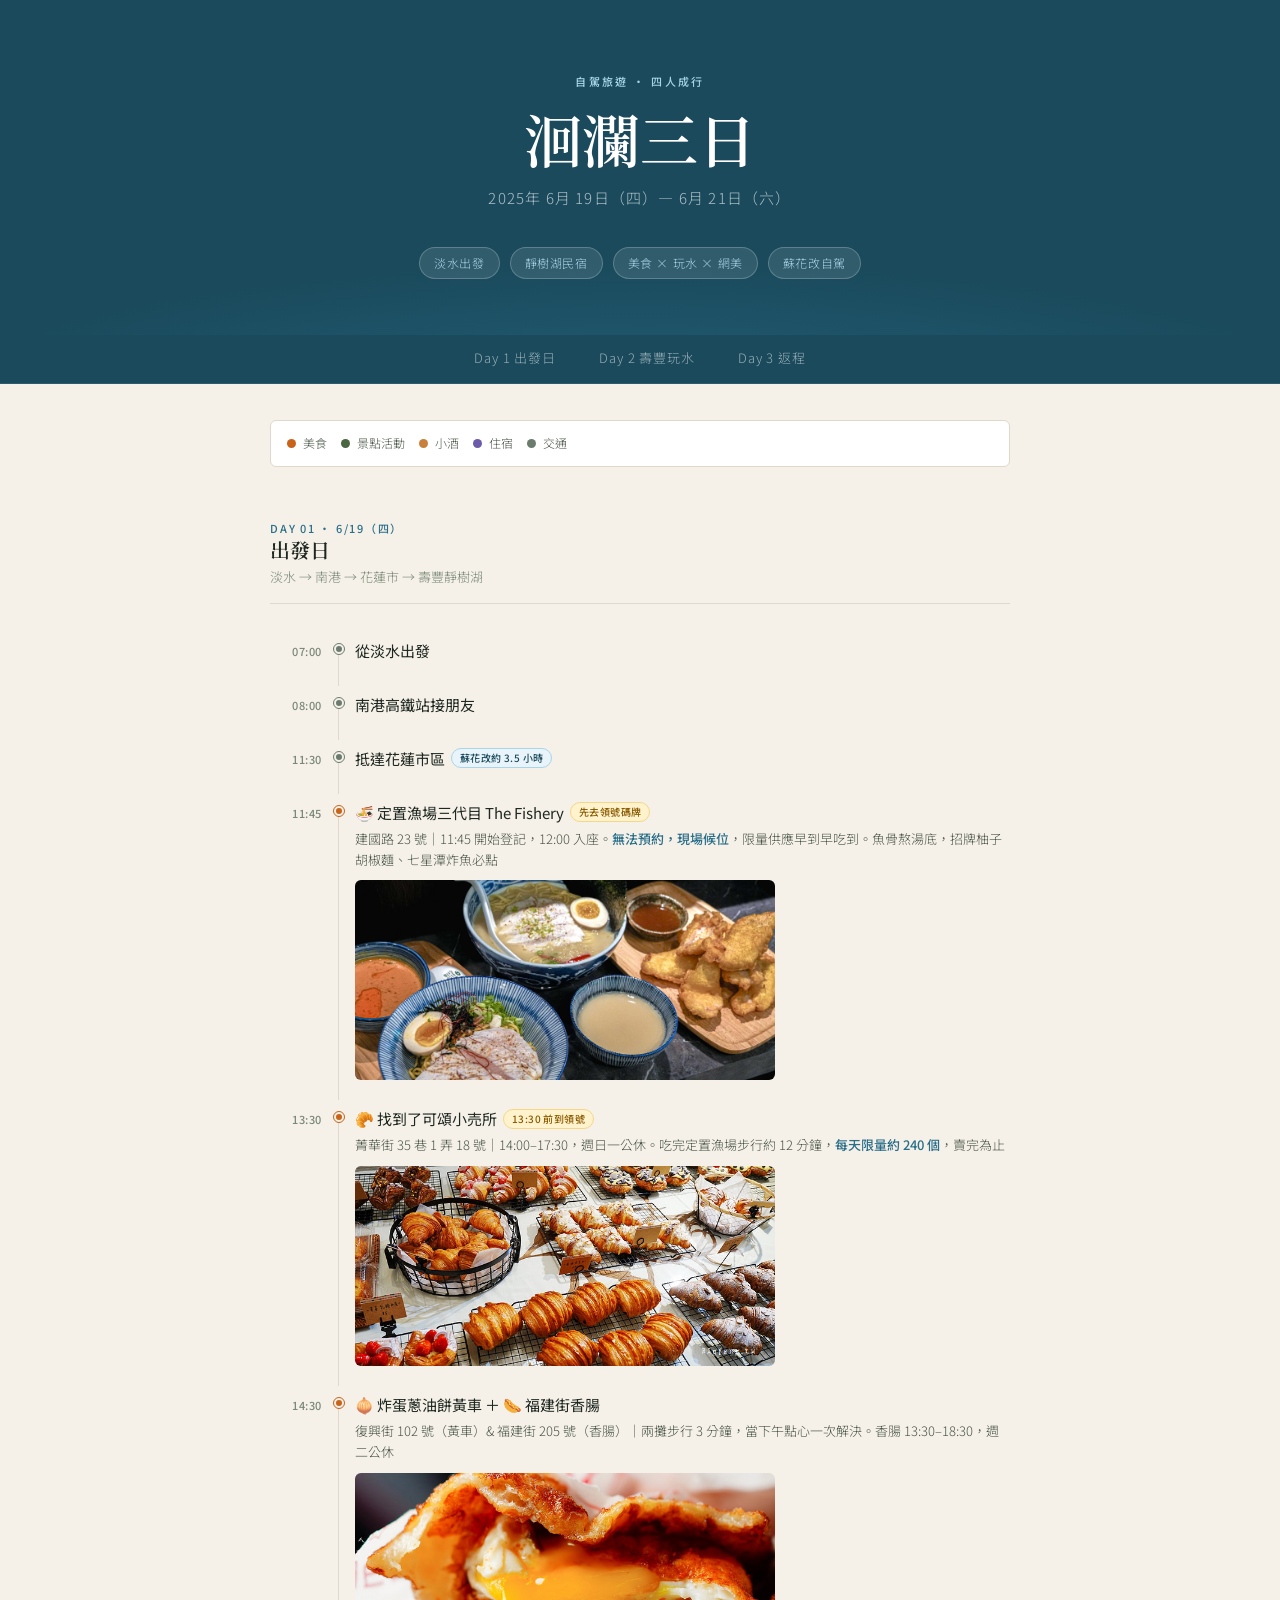
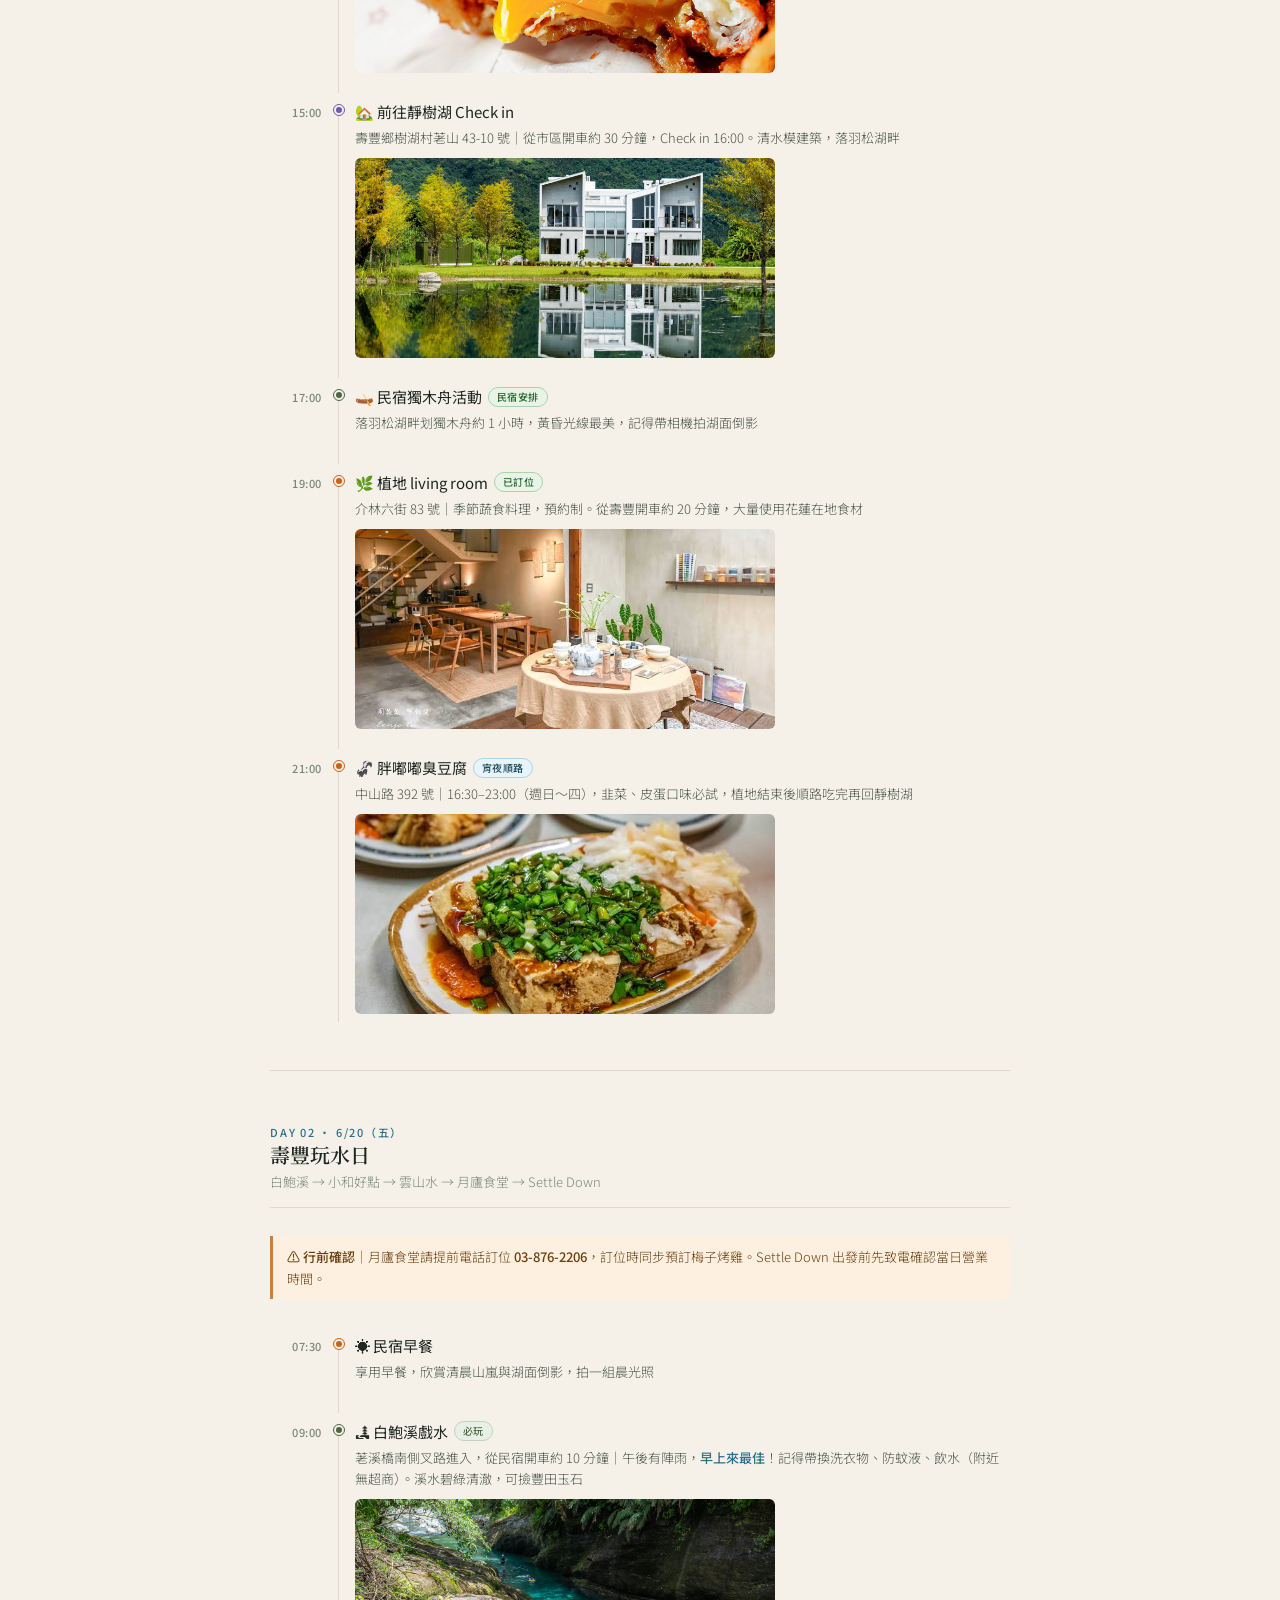
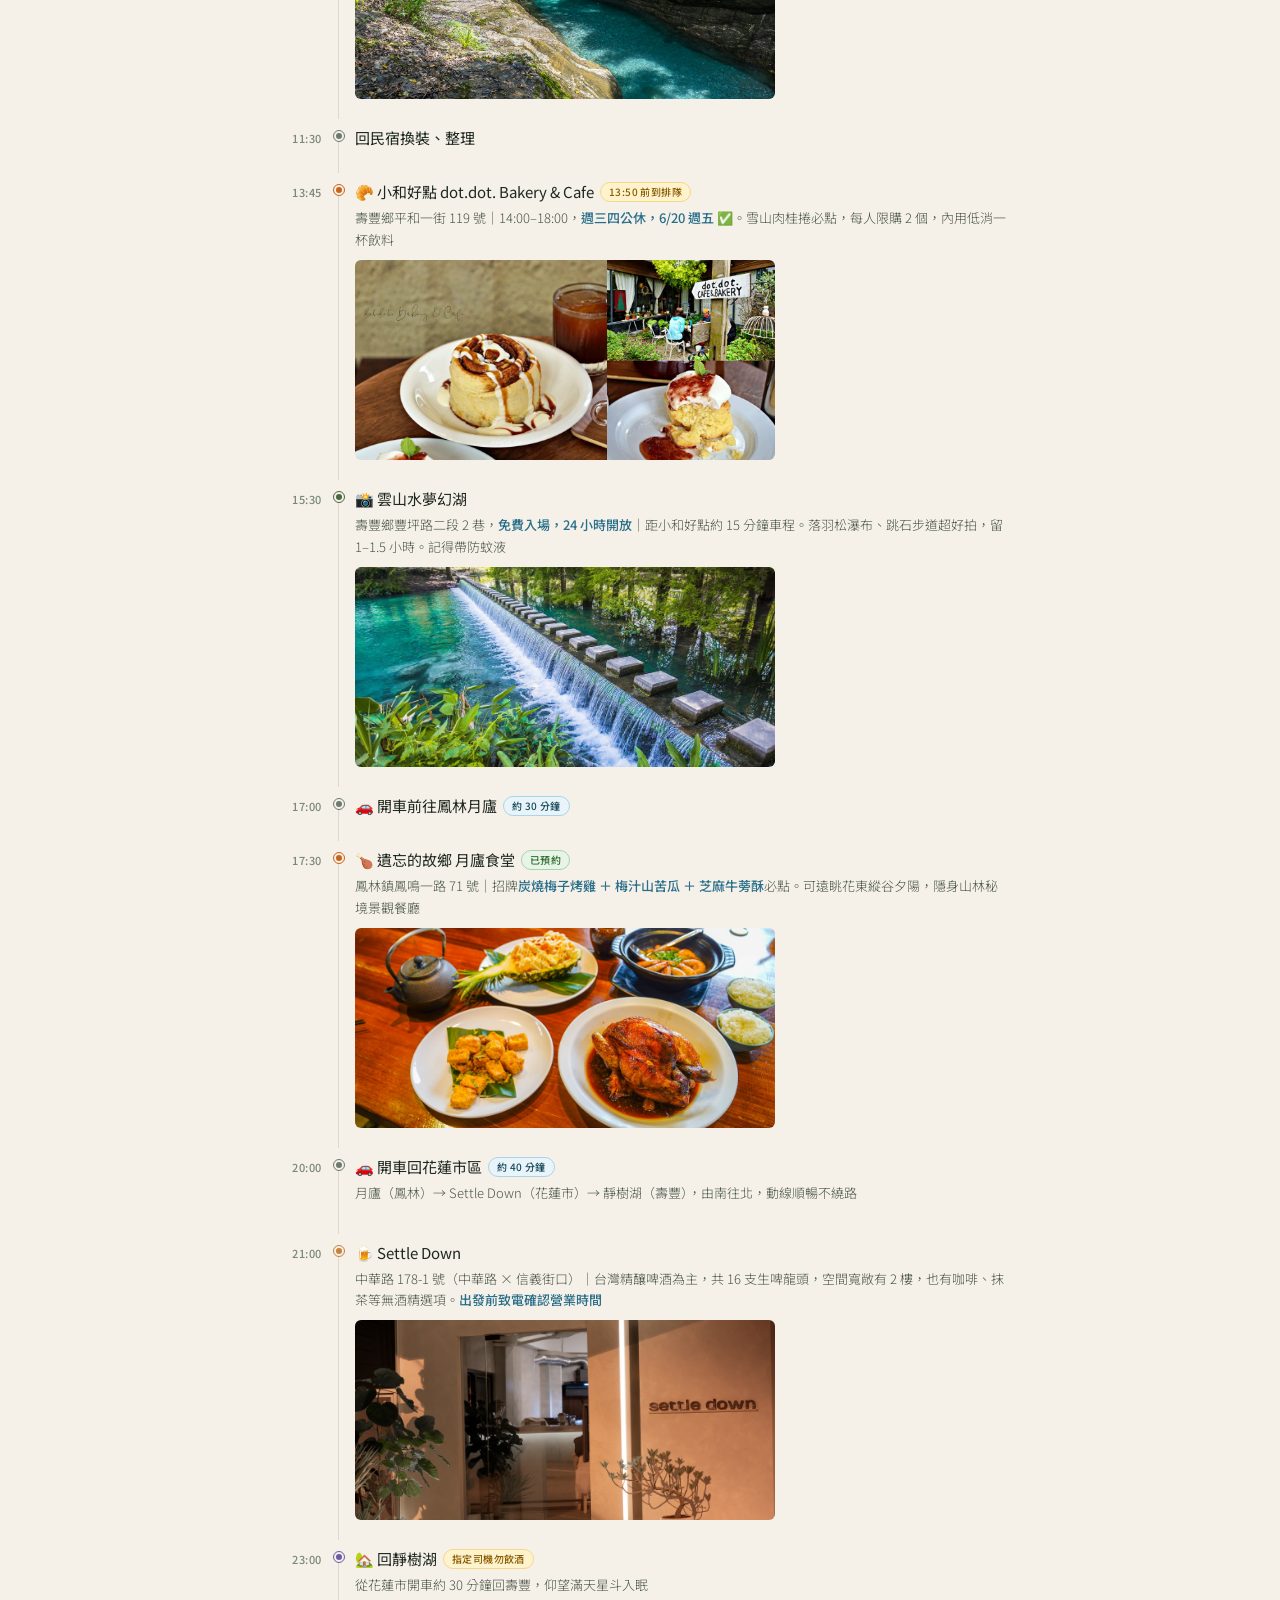
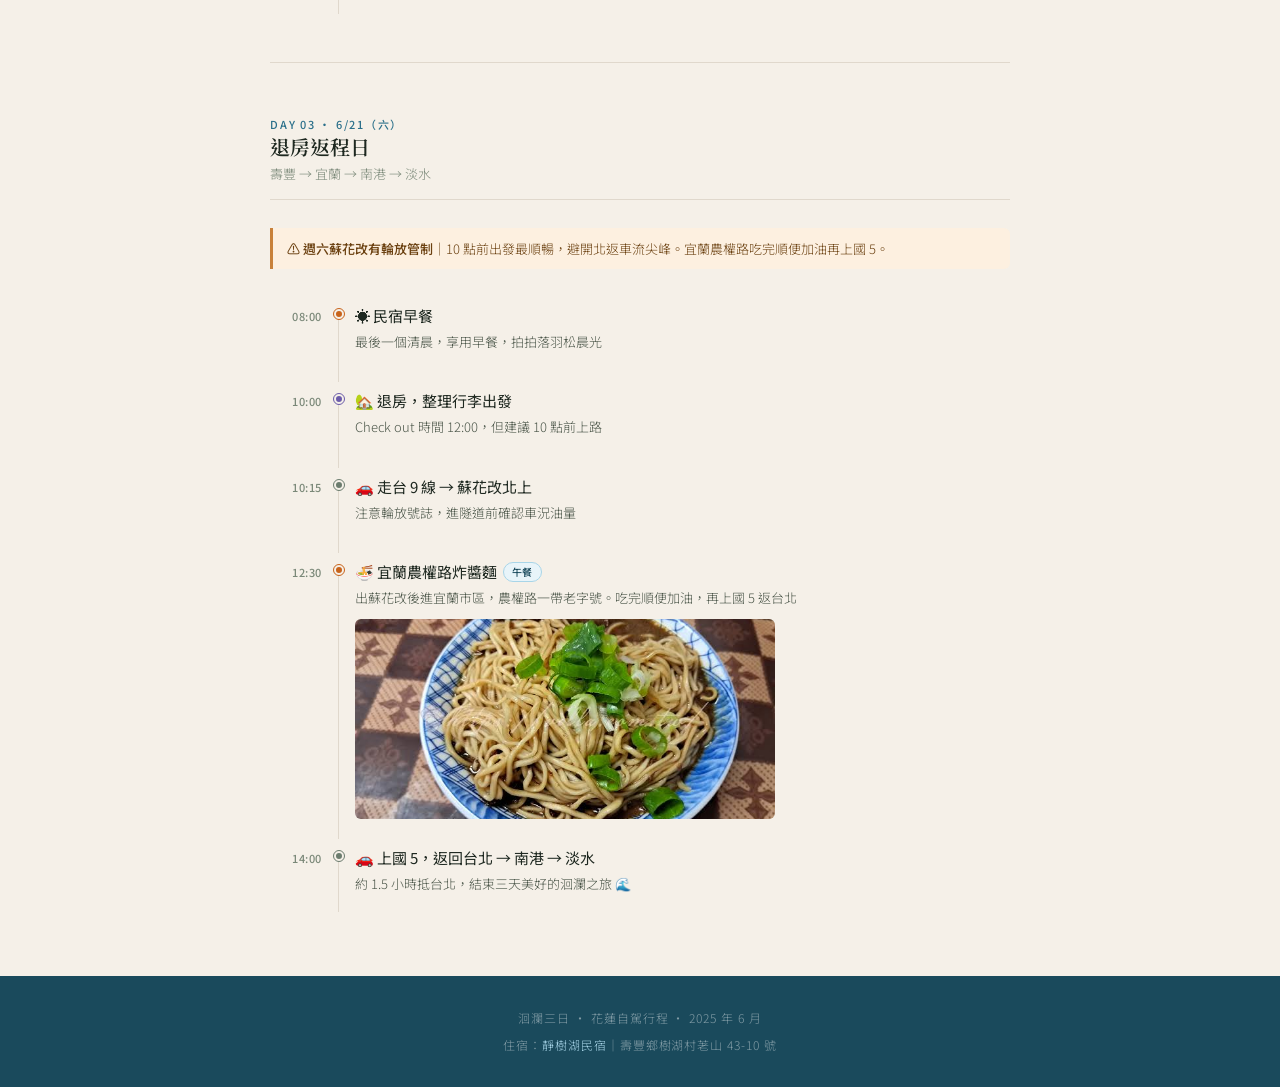
==== index.html @ 2ce56c9c "更新" ====
<!DOCTYPE html>
<html lang="zh-TW">
<head>
<meta charset="UTF-8">
<meta name="viewport" content="width=device-width, initial-scale=1.0">
<title>洄瀾三日 ｜ 花蓮自駕 6/19–6/21</title>
<link rel="preconnect" href="https://fonts.googleapis.com">
<link rel="preconnect" href="https://fonts.gstatic.com" crossorigin>
<link href="https://fonts.googleapis.com/css2?family=Noto+Serif+TC:wght@400;600&family=Noto+Sans+TC:wght@300;400;500&display=swap" rel="stylesheet">
<style>
  *, *::before, *::after { box-sizing: border-box; margin: 0; padding: 0; }
  :root {
    --ocean: #1a4a5c;
    --ocean-mid: #2a6f8a;
    --sky: #a8d5e8;
    --sky-light: #e8f4f9;
    --stone: #6b7c6e;
    --moss: #4a6741;
    --moss-light: #e8f0e5;
    --sand: #f5f0e8;
    --sand-dark: #e0d8cc;
    --amber: #c8813a;
    --amber-light: #fdf0e0;
    --text-dark: #1e2820;
    --text-mid: #4a5548;
    --text-light: #7a8878;
    --white: #ffffff;
    --radius: 6px;
  }
  html { scroll-behavior: smooth; }
  body {
    font-family: 'Noto Sans TC', sans-serif;
    font-weight: 300;
    background: var(--sand);
    color: var(--text-dark);
    line-height: 1.7;
  }

  /* HERO */
  .hero {
    background: var(--ocean);
    color: var(--white);
    padding: 72px 24px 56px;
    text-align: center;
    position: relative;
    overflow: hidden;
  }
  .hero::before {
    content: '';
    position: absolute;
    inset: 0;
    background: radial-gradient(ellipse 80% 60% at 50% 120%, rgba(42,111,138,0.55) 0%, transparent 70%);
  }
  .hero-eyebrow {
    font-size: 11px;
    font-weight: 500;
    letter-spacing: 0.22em;
    color: var(--sky);
    text-transform: uppercase;
    margin-bottom: 14px;
    position: relative;
  }
  .hero h1 {
    font-family: 'Noto Serif TC', serif;
    font-size: clamp(34px, 6vw, 58px);
    font-weight: 600;
    line-height: 1.15;
    margin-bottom: 14px;
    position: relative;
  }
  .hero-sub {
    font-size: 15px;
    color: rgba(255,255,255,0.65);
    letter-spacing: 0.08em;
    position: relative;
    margin-bottom: 36px;
  }
  .hero-tags {
    display: flex;
    justify-content: center;
    flex-wrap: wrap;
    gap: 10px;
    position: relative;
  }
  .hero-tag {
    background: rgba(255,255,255,0.1);
    border: 1px solid rgba(255,255,255,0.22);
    color: var(--sky);
    font-size: 12px;
    padding: 5px 14px;
    border-radius: 20px;
    letter-spacing: 0.05em;
  }

  /* NAV */
  .day-nav {
    position: sticky;
    top: 0;
    z-index: 100;
    background: var(--ocean);
    border-bottom: 1px solid rgba(255,255,255,0.1);
    display: flex;
    justify-content: center;
  }
  .day-nav a {
    color: rgba(255,255,255,0.55);
    text-decoration: none;
    font-size: 13px;
    padding: 12px 22px;
    letter-spacing: 0.06em;
    border-bottom: 2px solid transparent;
    transition: color 0.2s, border-color 0.2s;
  }
  .day-nav a:hover { color: var(--white); border-bottom-color: var(--sky); }

  /* LAYOUT */
  .container { max-width: 780px; margin: 0 auto; padding: 0 20px; }

  /* LEGEND */
  .legend {
    display: flex;
    flex-wrap: wrap;
    gap: 14px;
    margin: 36px 0 0;
    padding: 12px 16px;
    background: var(--white);
    border-radius: var(--radius);
    border: 1px solid var(--sand-dark);
  }
  .legend-item { display: flex; align-items: center; gap: 7px; font-size: 12px; color: var(--text-mid); }
  .legend-dot { width: 9px; height: 9px; border-radius: 50%; flex-shrink: 0; }

  /* DAY SECTION */
  .day-section { padding: 52px 0 0; }
  .day-header {
    display: flex;
    align-items: baseline;
    gap: 16px;
    margin-bottom: 28px;
    padding-bottom: 14px;
    border-bottom: 1px solid var(--sand-dark);
  }
  .day-num {
    font-size: 11px;
    font-weight: 500;
    letter-spacing: 0.16em;
    color: var(--ocean-mid);
    text-transform: uppercase;
    white-space: nowrap;
  }
  .day-title {
    font-family: 'Noto Serif TC', serif;
    font-size: 20px;
    font-weight: 600;
    color: var(--text-dark);
    line-height: 1.3;
  }
  .day-subtitle { font-size: 13px; color: var(--text-light); margin-top: 3px; }

  /* ALERT */
  .alert {
    background: var(--amber-light);
    border-left: 3px solid var(--amber);
    border-radius: 0 var(--radius) var(--radius) 0;
    padding: 10px 14px;
    font-size: 13px;
    color: #6b4010;
    margin-bottom: 28px;
    line-height: 1.65;
  }
  .alert strong { font-weight: 500; }

  /* TIMELINE */
  .tl-item {
    display: grid;
    grid-template-columns: 52px 1px 1fr;
    gap: 0 16px;
    margin-bottom: 0;
  }
  .tl-time {
    font-size: 11px;
    font-weight: 500;
    color: var(--text-light);
    letter-spacing: 0.05em;
    padding-top: 14px;
    text-align: right;
    line-height: 1;
  }
  .tl-line { display: flex; flex-direction: column; align-items: center; }
  .tl-dot {
    width: 10px; height: 10px;
    border-radius: 50%;
    background: var(--sand-dark);
    border: 2px solid var(--sand);
    outline: 1.5px solid var(--sand-dark);
    margin-top: 12px;
    flex-shrink: 0;
    z-index: 1;
  }
  .tl-dot.food      { background: #c8631a; outline-color: #c8631a; }
  .tl-dot.activity  { background: var(--moss); outline-color: var(--moss); }
  .tl-dot.hotel     { background: #6b5baa; outline-color: #6b5baa; }
  .tl-dot.transport { background: var(--stone); outline-color: var(--stone); }
  .tl-dot.bar       { background: var(--amber); outline-color: var(--amber); }
  .tl-connector { width: 1px; flex: 1; background: var(--sand-dark); min-height: 16px; }
  .tl-content { padding: 8px 0 20px; }
  .tl-item:last-child .tl-content { padding-bottom: 8px; }

  .tl-label {
    font-size: 15px;
    font-weight: 400;
    color: var(--text-dark);
    line-height: 1.4;
    margin-bottom: 5px;
    display: flex;
    flex-wrap: wrap;
    align-items: center;
    gap: 6px;
  }
  .badge {
    font-size: 10px;
    font-weight: 500;
    padding: 2px 8px;
    border-radius: 10px;
    letter-spacing: 0.04em;
    white-space: nowrap;
  }
  .badge-warn   { background: #fef3cd; color: #8a5a00; border: 1px solid #f5d78a; }
  .badge-ok     { background: var(--moss-light); color: var(--moss); border: 1px solid #c0d4bb; }
  .badge-info   { background: var(--sky-light); color: var(--ocean); border: 1px solid var(--sky); }
  .badge-booked { background: #e8f4e8; color: #2a6a2a; border: 1px solid #a8d4a8; }

  .tl-note {
    font-size: 13px;
    color: var(--text-mid);
    line-height: 1.65;
    margin-bottom: 10px;
  }
  .tl-note .hl { color: var(--ocean-mid); font-weight: 500; }

  /* PHOTO */
  .tl-photo {
    width: 100%;
    max-width: 420px;
    height: 200px;
    object-fit: cover;
    border-radius: var(--radius);
    display: block;
    background: var(--sand-dark);
  }
  .tl-photo-caption {
    font-size: 11px;
    color: var(--text-light);
    margin-top: 5px;
    letter-spacing: 0.03em;
  }

  /* DIVIDER */
  .section-divider { border: none; border-top: 1px solid var(--sand-dark); margin: 0; }

  /* FOOTER */
  footer {
    background: var(--ocean);
    color: rgba(255,255,255,0.45);
    text-align: center;
    padding: 32px 24px;
    font-size: 12px;
    letter-spacing: 0.08em;
    margin-top: 64px;
  }
  footer span { color: var(--sky); }

  @media (max-width: 520px) {
    .hero { padding: 48px 18px 36px; }
    .day-nav a { padding: 11px 13px; font-size: 12px; }
    .tl-photo { height: 160px; }
  }
</style>
</head>
<body>

<section class="hero">
  <p class="hero-eyebrow">自駕旅遊 · 四人成行</p>
  <h1>洄瀾三日</h1>
  <p class="hero-sub">2025年 6月 19日（四）— 6月 21日（六）</p>
  <div class="hero-tags">
    <span class="hero-tag">淡水出發</span>
    <span class="hero-tag">靜樹湖民宿</span>
    <span class="hero-tag">美食 × 玩水 × 網美</span>
    <span class="hero-tag">蘇花改自駕</span>
  </div>
</section>

<nav class="day-nav">
  <a href="#day1">Day 1 出發日</a>
  <a href="#day2">Day 2 壽豐玩水</a>
  <a href="#day3">Day 3 返程</a>
</nav>

<div class="container">

  <div class="legend">
    <div class="legend-item"><span class="legend-dot" style="background:#c8631a"></span>美食</div>
    <div class="legend-item"><span class="legend-dot" style="background:#4a6741"></span>景點活動</div>
    <div class="legend-item"><span class="legend-dot" style="background:#c8813a"></span>小酒</div>
    <div class="legend-item"><span class="legend-dot" style="background:#6b5baa"></span>住宿</div>
    <div class="legend-item"><span class="legend-dot" style="background:#6b7c6e"></span>交通</div>
  </div>

  <!-- ══ DAY 1 ══ -->
  <section class="day-section" id="day1">
    <div class="day-header">
      <div>
        <div class="day-num">Day 01 · 6/19（四）</div>
        <div class="day-title">出發日</div>
        <div class="day-subtitle">淡水 → 南港 → 花蓮市 → 壽豐靜樹湖</div>
      </div>
    </div>

    <!-- 07:00 -->
    <div class="tl-item">
      <div class="tl-time">07:00</div>
      <div class="tl-line"><div class="tl-dot transport"></div><div class="tl-connector"></div></div>
      <div class="tl-content">
        <div class="tl-label">從淡水出發</div>
      </div>
    </div>

    <!-- 08:00 -->
    <div class="tl-item">
      <div class="tl-time">08:00</div>
      <div class="tl-line"><div class="tl-dot transport"></div><div class="tl-connector"></div></div>
      <div class="tl-content">
        <div class="tl-label">南港高鐵站接朋友</div>
      </div>
    </div>

    <!-- 11:30 -->
    <div class="tl-item">
      <div class="tl-time">11:30</div>
      <div class="tl-line"><div class="tl-dot transport"></div><div class="tl-connector"></div></div>
      <div class="tl-content">
        <div class="tl-label">抵達花蓮市區 <span class="badge badge-info">蘇花改約 3.5 小時</span></div>
      </div>
    </div>

    <!-- 定置漁場 -->
    <div class="tl-item">
      <div class="tl-time">11:45</div>
      <div class="tl-line"><div class="tl-dot food"></div><div class="tl-connector"></div></div>
      <div class="tl-content">
        <div class="tl-label">🍜 定置漁場三代目 The Fishery <span class="badge badge-warn">先去領號碼牌</span></div>
        <div class="tl-note">建國路 23 號｜11:45 開始登記，12:00 入座。<span class="hl">無法預約，現場候位</span>，限量供應早到早吃到。魚骨熬湯底，招牌柚子胡椒麵、七星潭炸魚必點</div>
        <img class="tl-photo" src="images/fishery.jpg" alt="定置漁場三代目">
      </div>
    </div>

    <!-- 找到了可頌 -->
    <div class="tl-item">
      <div class="tl-time">13:30</div>
      <div class="tl-line"><div class="tl-dot food"></div><div class="tl-connector"></div></div>
      <div class="tl-content">
        <div class="tl-label">🥐 找到了可頌小売所 <span class="badge badge-warn">13:30 前到領號</span></div>
        <div class="tl-note">菁華街 35 巷 1 弄 18 號｜14:00–17:30，週日一公休。吃完定置漁場步行約 12 分鐘，<span class="hl">每天限量約 240 個</span>，賣完為止</div>
        <img class="tl-photo" src="images/croissant.jpg" alt="找到了可頌小売所">
      </div>
    </div>

    <!-- 炸蛋蔥油餅 + 福建街香腸 -->
    <div class="tl-item">
      <div class="tl-time">14:30</div>
      <div class="tl-line"><div class="tl-dot food"></div><div class="tl-connector"></div></div>
      <div class="tl-content">
        <div class="tl-label">🧅 炸蛋蔥油餅黃車 ＋ 🌭 福建街香腸</div>
        <div class="tl-note">復興街 102 號（黃車）& 福建街 205 號（香腸）｜兩攤步行 3 分鐘，當下午點心一次解決。香腸 13:30–18:30，週二公休</div>
        <img class="tl-photo" src="images/scallion-pancake.jpg" alt="炸蛋蔥油餅黃車">
      </div>
    </div>

    <!-- 靜樹湖 check in -->
    <div class="tl-item">
      <div class="tl-time">15:00</div>
      <div class="tl-line"><div class="tl-dot hotel"></div><div class="tl-connector"></div></div>
      <div class="tl-content">
        <div class="tl-label">🏡 前往靜樹湖 Check in</div>
        <div class="tl-note">壽豐鄉樹湖村荖山 43-10 號｜從市區開車約 30 分鐘，Check in 16:00。清水模建築，落羽松湖畔</div>
        <img class="tl-photo" src="images/jingshuhu.jpg" alt="靜樹湖民宿">
      </div>
    </div>

    <!-- 獨木舟 -->
    <div class="tl-item">
      <div class="tl-time">17:00</div>
      <div class="tl-line"><div class="tl-dot activity"></div><div class="tl-connector"></div></div>
      <div class="tl-content">
        <div class="tl-label">🛶 民宿獨木舟活動 <span class="badge badge-booked">民宿安排</span></div>
        <div class="tl-note">落羽松湖畔划獨木舟約 1 小時，黃昏光線最美，記得帶相機拍湖面倒影</div>
      </div>
    </div>

    <!-- 植地 -->
    <div class="tl-item">
      <div class="tl-time">19:00</div>
      <div class="tl-line"><div class="tl-dot food"></div><div class="tl-connector"></div></div>
      <div class="tl-content">
        <div class="tl-label">🌿 植地 living room <span class="badge badge-booked">已訂位</span></div>
        <div class="tl-note">介林六街 83 號｜季節蔬食料理，預約制。從壽豐開車約 20 分鐘，大量使用花蓮在地食材</div>
        <img class="tl-photo" src="images/livingroom.jpg" alt="植地 living room">
      </div>
    </div>

    <!-- 胖嘟嘟臭豆腐 -->
    <div class="tl-item">
      <div class="tl-time">21:00</div>
      <div class="tl-line"><div class="tl-dot food"></div><div class="tl-connector"></div></div>
      <div class="tl-content">
        <div class="tl-label">🦨 胖嘟嘟臭豆腐 <span class="badge badge-info">宵夜順路</span></div>
        <div class="tl-note">中山路 392 號｜16:30–23:00（週日～四），韭菜、皮蛋口味必試，植地結束後順路吃完再回靜樹湖</div>
        <img class="tl-photo" src="images/stinky-tofu.jpg" alt="胖嘟嘟臭豆腐">
      </div>
    </div>

  </section>

  <hr class="section-divider" style="margin-top: 48px;">

  <!-- ══ DAY 2 ══ -->
  <section class="day-section" id="day2">
    <div class="day-header">
      <div>
        <div class="day-num">Day 02 · 6/20（五）</div>
        <div class="day-title">壽豐玩水日</div>
        <div class="day-subtitle">白鮑溪 → 小和好點 → 雲山水 → 月廬食堂 → Settle Down</div>
      </div>
    </div>

    <div class="alert">
      <strong>⚠️ 行前確認</strong>｜月廬食堂請提前電話訂位 <strong>03-876-2206</strong>，訂位時同步預訂梅子烤雞。Settle Down 出發前先致電確認當日營業時間。
    </div>

    <!-- 早餐 -->
    <div class="tl-item">
      <div class="tl-time">07:30</div>
      <div class="tl-line"><div class="tl-dot food"></div><div class="tl-connector"></div></div>
      <div class="tl-content">
        <div class="tl-label">☀️ 民宿早餐</div>
        <div class="tl-note">享用早餐，欣賞清晨山嵐與湖面倒影，拍一組晨光照</div>
      </div>
    </div>

    <!-- 白鮑溪 -->
    <div class="tl-item">
      <div class="tl-time">09:00</div>
      <div class="tl-line"><div class="tl-dot activity"></div><div class="tl-connector"></div></div>
      <div class="tl-content">
        <div class="tl-label">🏞 白鮑溪戲水 <span class="badge badge-ok">必玩</span></div>
        <div class="tl-note">荖溪橋南側叉路進入，從民宿開車約 10 分鐘｜午後有陣雨，<span class="hl">早上來最佳</span>！記得帶換洗衣物、防蚊液、飲水（附近無超商）。溪水碧綠清澈，可撿豐田玉石</div>
        <img class="tl-photo" src="images/baibao-creek.jpg" alt="白鮑溪戲水">
      </div>
    </div>

    <!-- 換裝 -->
    <div class="tl-item">
      <div class="tl-time">11:30</div>
      <div class="tl-line"><div class="tl-dot transport"></div><div class="tl-connector"></div></div>
      <div class="tl-content">
        <div class="tl-label">回民宿換裝、整理</div>
      </div>
    </div>

    <!-- 小和好點 -->
    <div class="tl-item">
      <div class="tl-time">13:45</div>
      <div class="tl-line"><div class="tl-dot food"></div><div class="tl-connector"></div></div>
      <div class="tl-content">
        <div class="tl-label">🥐 小和好點 dot.dot. Bakery & Cafe <span class="badge badge-warn">13:50 前到排隊</span></div>
        <div class="tl-note">壽豐鄉平和一街 119 號｜14:00–18:00，<span class="hl">週三四公休，6/20 週五 ✅</span>。雪山肉桂捲必點，每人限購 2 個，內用低消一杯飲料</div>
        <img class="tl-photo" src="images/dotdot-bakery.jpg" alt="小和好點肉桂捲">
      </div>
    </div>

    <!-- 雲山水 -->
    <div class="tl-item">
      <div class="tl-time">15:30</div>
      <div class="tl-line"><div class="tl-dot activity"></div><div class="tl-connector"></div></div>
      <div class="tl-content">
        <div class="tl-label">📸 雲山水夢幻湖</div>
        <div class="tl-note">壽豐鄉豐坪路二段 2 巷，<span class="hl">免費入場，24 小時開放</span>｜距小和好點約 15 分鐘車程。落羽松瀑布、跳石步道超好拍，留 1–1.5 小時。記得帶防蚊液</div>
        <img class="tl-photo" src="images/yunshanshui.jpg" alt="雲山水夢幻湖">
      </div>
    </div>

    <!-- 開車月廬 -->
    <div class="tl-item">
      <div class="tl-time">17:00</div>
      <div class="tl-line"><div class="tl-dot transport"></div><div class="tl-connector"></div></div>
      <div class="tl-content">
        <div class="tl-label">🚗 開車前往鳳林月廬 <span class="badge badge-info">約 30 分鐘</span></div>
      </div>
    </div>

    <!-- 月廬食堂 -->
    <div class="tl-item">
      <div class="tl-time">17:30</div>
      <div class="tl-line"><div class="tl-dot food"></div><div class="tl-connector"></div></div>
      <div class="tl-content">
        <div class="tl-label">🍗 遺忘的故鄉 月廬食堂 <span class="badge badge-booked">已預約</span></div>
        <div class="tl-note">鳳林鎮鳳鳴一路 71 號｜招牌<span class="hl">炭燒梅子烤雞 ＋ 梅汁山苦瓜 ＋ 芝麻牛蒡酥</span>必點。可遠眺花東縱谷夕陽，隱身山林秘境景觀餐廳</div>
        <img class="tl-photo" src="images/yuelu.jpg" alt="月廬食堂梅子烤雞">
      </div>
    </div>

    <!-- 開車回市區 -->
    <div class="tl-item">
      <div class="tl-time">20:00</div>
      <div class="tl-line"><div class="tl-dot transport"></div><div class="tl-connector"></div></div>
      <div class="tl-content">
        <div class="tl-label">🚗 開車回花蓮市區 <span class="badge badge-info">約 40 分鐘</span></div>
        <div class="tl-note">月廬（鳳林）→ Settle Down（花蓮市）→ 靜樹湖（壽豐），由南往北，動線順暢不繞路</div>
      </div>
    </div>

    <!-- Settle Down -->
    <div class="tl-item">
      <div class="tl-time">21:00</div>
      <div class="tl-line"><div class="tl-dot bar"></div><div class="tl-connector"></div></div>
      <div class="tl-content">
        <div class="tl-label">🍺 Settle Down</div>
        <div class="tl-note">中華路 178-1 號（中華路 × 信義街口）｜台灣精釀啤酒為主，共 16 支生啤龍頭，空間寬敞有 2 樓，也有咖啡、抹茶等無酒精選項。<span class="hl">出發前致電確認營業時間</span></div>
        <img class="tl-photo" src="images/settledown.jpg" alt="Settle Down 精釀啤酒吧">
      </div>
    </div>

    <!-- 回民宿 -->
    <div class="tl-item">
      <div class="tl-time">23:00</div>
      <div class="tl-line"><div class="tl-dot hotel"></div><div class="tl-connector"></div></div>
      <div class="tl-content">
        <div class="tl-label">🏡 回靜樹湖 <span class="badge badge-warn">指定司機勿飲酒</span></div>
        <div class="tl-note">從花蓮市開車約 30 分鐘回壽豐，仰望滿天星斗入眠</div>
      </div>
    </div>

  </section>

  <hr class="section-divider" style="margin-top: 48px;">

  <!-- ══ DAY 3 ══ -->
  <section class="day-section" id="day3">
    <div class="day-header">
      <div>
        <div class="day-num">Day 03 · 6/21（六）</div>
        <div class="day-title">退房返程日</div>
        <div class="day-subtitle">壽豐 → 宜蘭 → 南港 → 淡水</div>
      </div>
    </div>

    <div class="alert">
      <strong>⚠️ 週六蘇花改有輪放管制</strong>｜10 點前出發最順暢，避開北返車流尖峰。宜蘭農權路吃完順便加油再上國 5。
    </div>

    <!-- 早餐 -->
    <div class="tl-item">
      <div class="tl-time">08:00</div>
      <div class="tl-line"><div class="tl-dot food"></div><div class="tl-connector"></div></div>
      <div class="tl-content">
        <div class="tl-label">☀️ 民宿早餐</div>
        <div class="tl-note">最後一個清晨，享用早餐，拍拍落羽松晨光</div>
      </div>
    </div>

    <!-- 退房 -->
    <div class="tl-item">
      <div class="tl-time">10:00</div>
      <div class="tl-line"><div class="tl-dot hotel"></div><div class="tl-connector"></div></div>
      <div class="tl-content">
        <div class="tl-label">🏡 退房，整理行李出發</div>
        <div class="tl-note">Check out 時間 12:00，但建議 10 點前上路</div>
      </div>
    </div>

    <!-- 蘇花改 -->
    <div class="tl-item">
      <div class="tl-time">10:15</div>
      <div class="tl-line"><div class="tl-dot transport"></div><div class="tl-connector"></div></div>
      <div class="tl-content">
        <div class="tl-label">🚗 走台 9 線 → 蘇花改北上</div>
        <div class="tl-note">注意輪放號誌，進隧道前確認車況油量</div>
      </div>
    </div>

    <!-- 農權路炸醬麵 -->
    <div class="tl-item">
      <div class="tl-time">12:30</div>
      <div class="tl-line"><div class="tl-dot food"></div><div class="tl-connector"></div></div>
      <div class="tl-content">
        <div class="tl-label">🍜 宜蘭農權路炸醬麵 <span class="badge badge-info">午餐</span></div>
        <div class="tl-note">出蘇花改後進宜蘭市區，農權路一帶老字號。吃完順便加油，再上國 5 返台北</div>
        <img class="tl-photo" src="images/nongquan-noodles.jpg" alt="宜蘭農權路炸醬麵">
      </div>
    </div>

    <!-- 返台北 -->
    <div class="tl-item">
      <div class="tl-time">14:00</div>
      <div class="tl-line"><div class="tl-dot transport"></div><div class="tl-connector"></div></div>
      <div class="tl-content">
        <div class="tl-label">🚗 上國 5，返回台北 → 南港 → 淡水</div>
        <div class="tl-note">約 1.5 小時抵台北，結束三天美好的洄瀾之旅 🌊</div>
      </div>
    </div>

  </section>

</div>

<footer>
  <p>洄瀾三日 · 花蓮自駕行程 · 2025 年 6 月</p>
  <p style="margin-top:6px;">住宿：<span>靜樹湖民宿</span>｜壽豐鄉樹湖村荖山 43-10 號</p>
</footer>

</body>
</html>
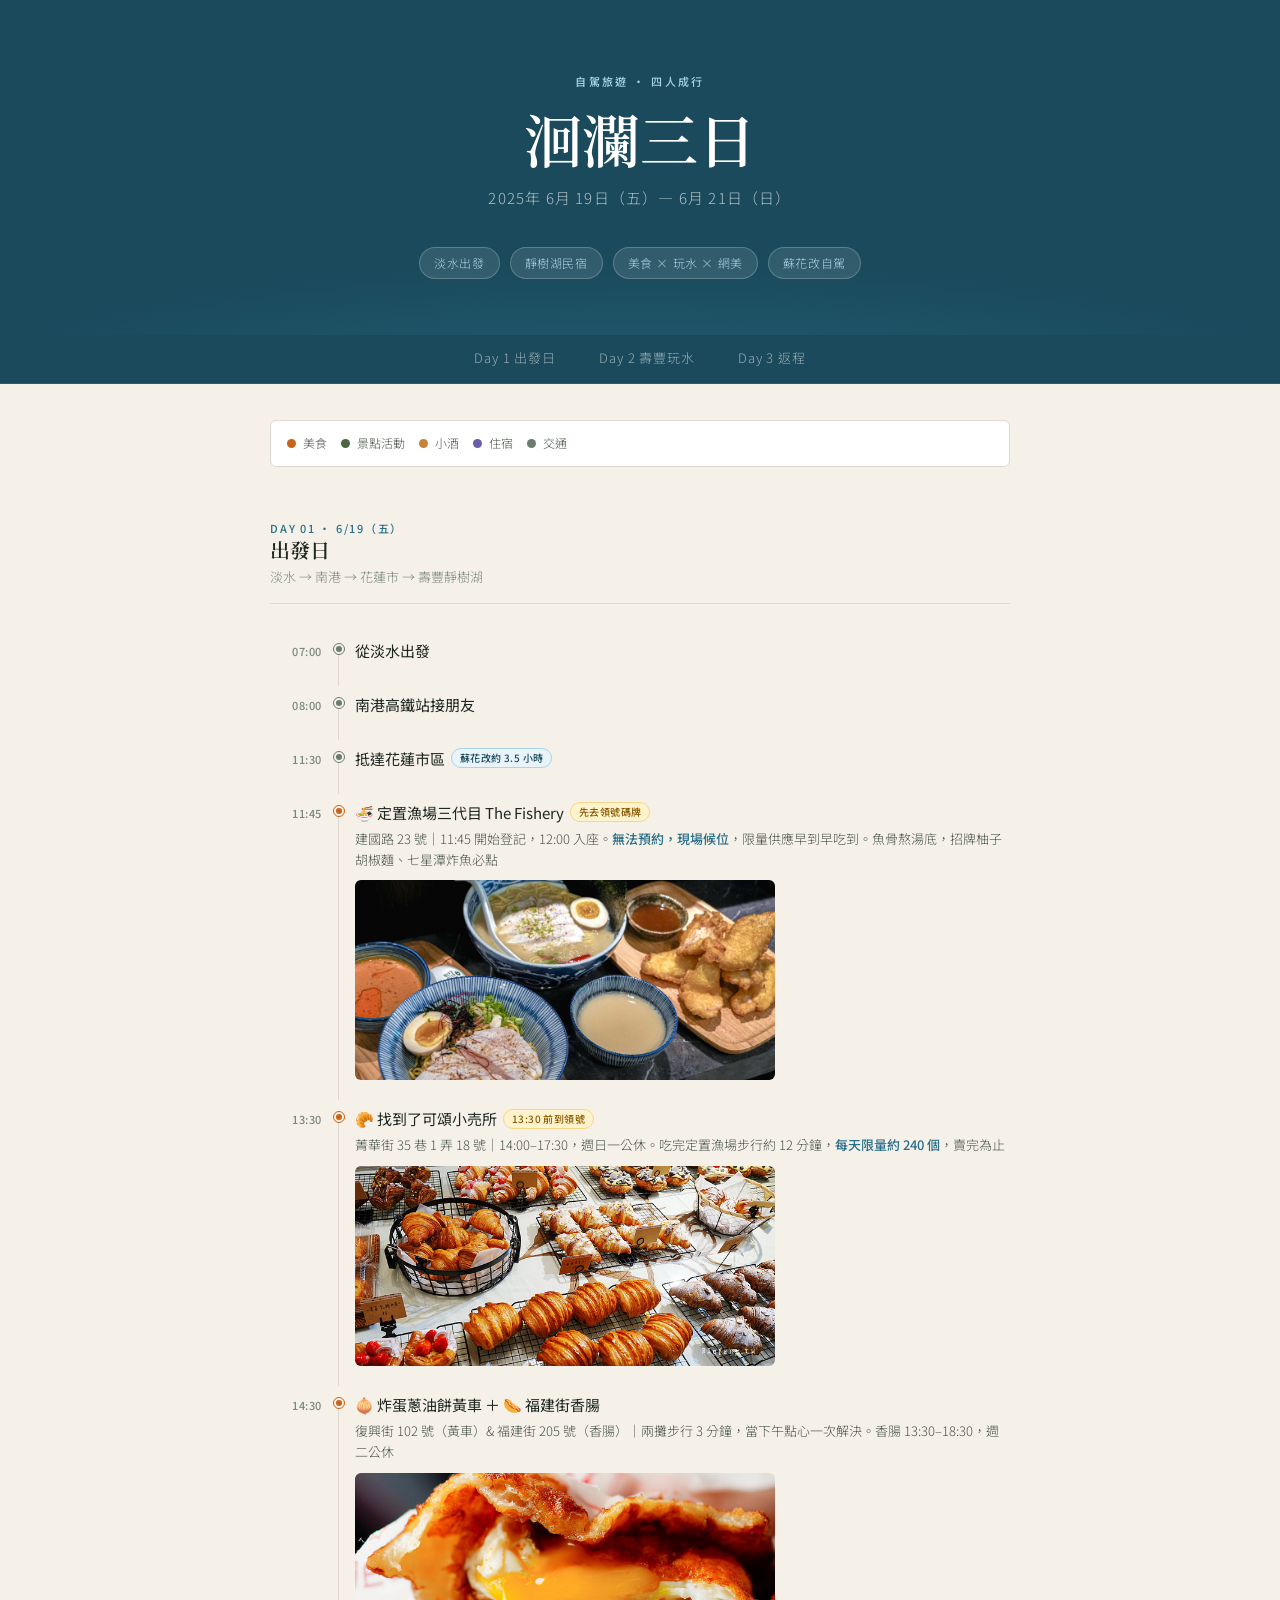
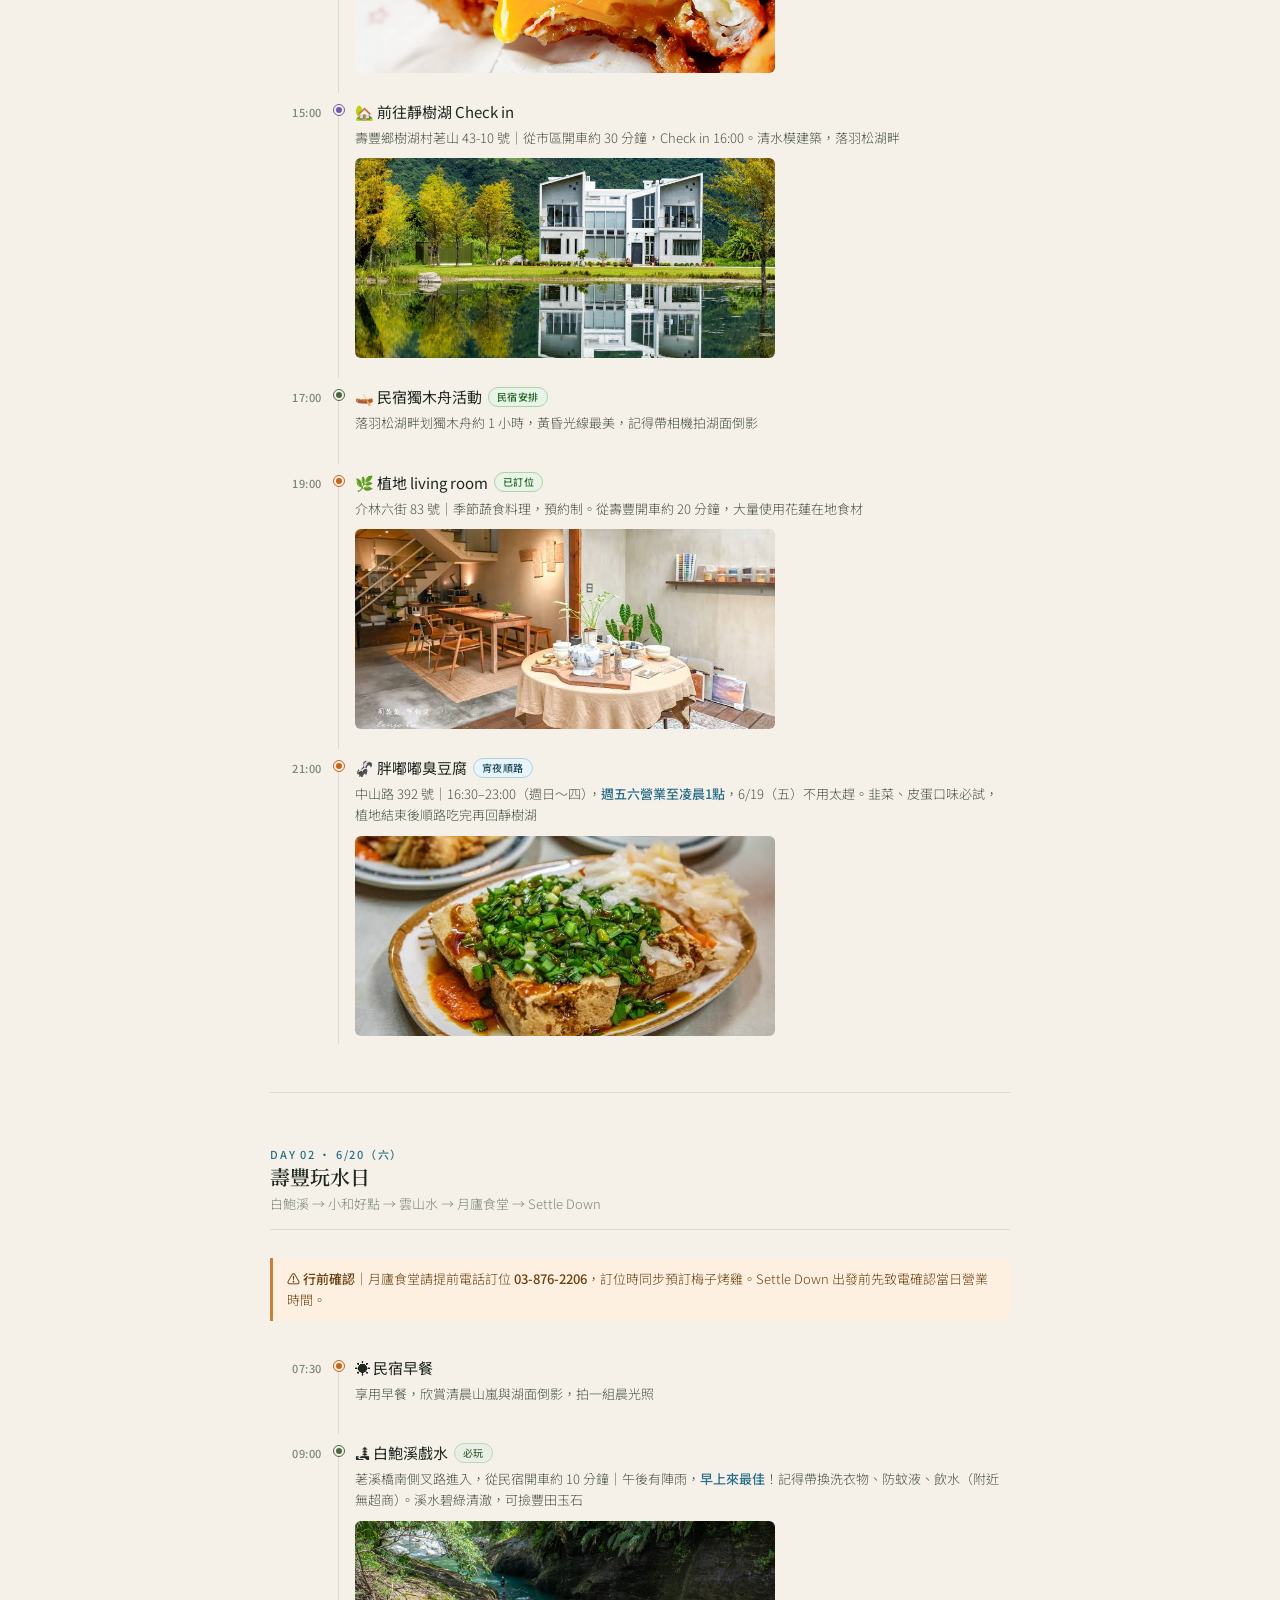
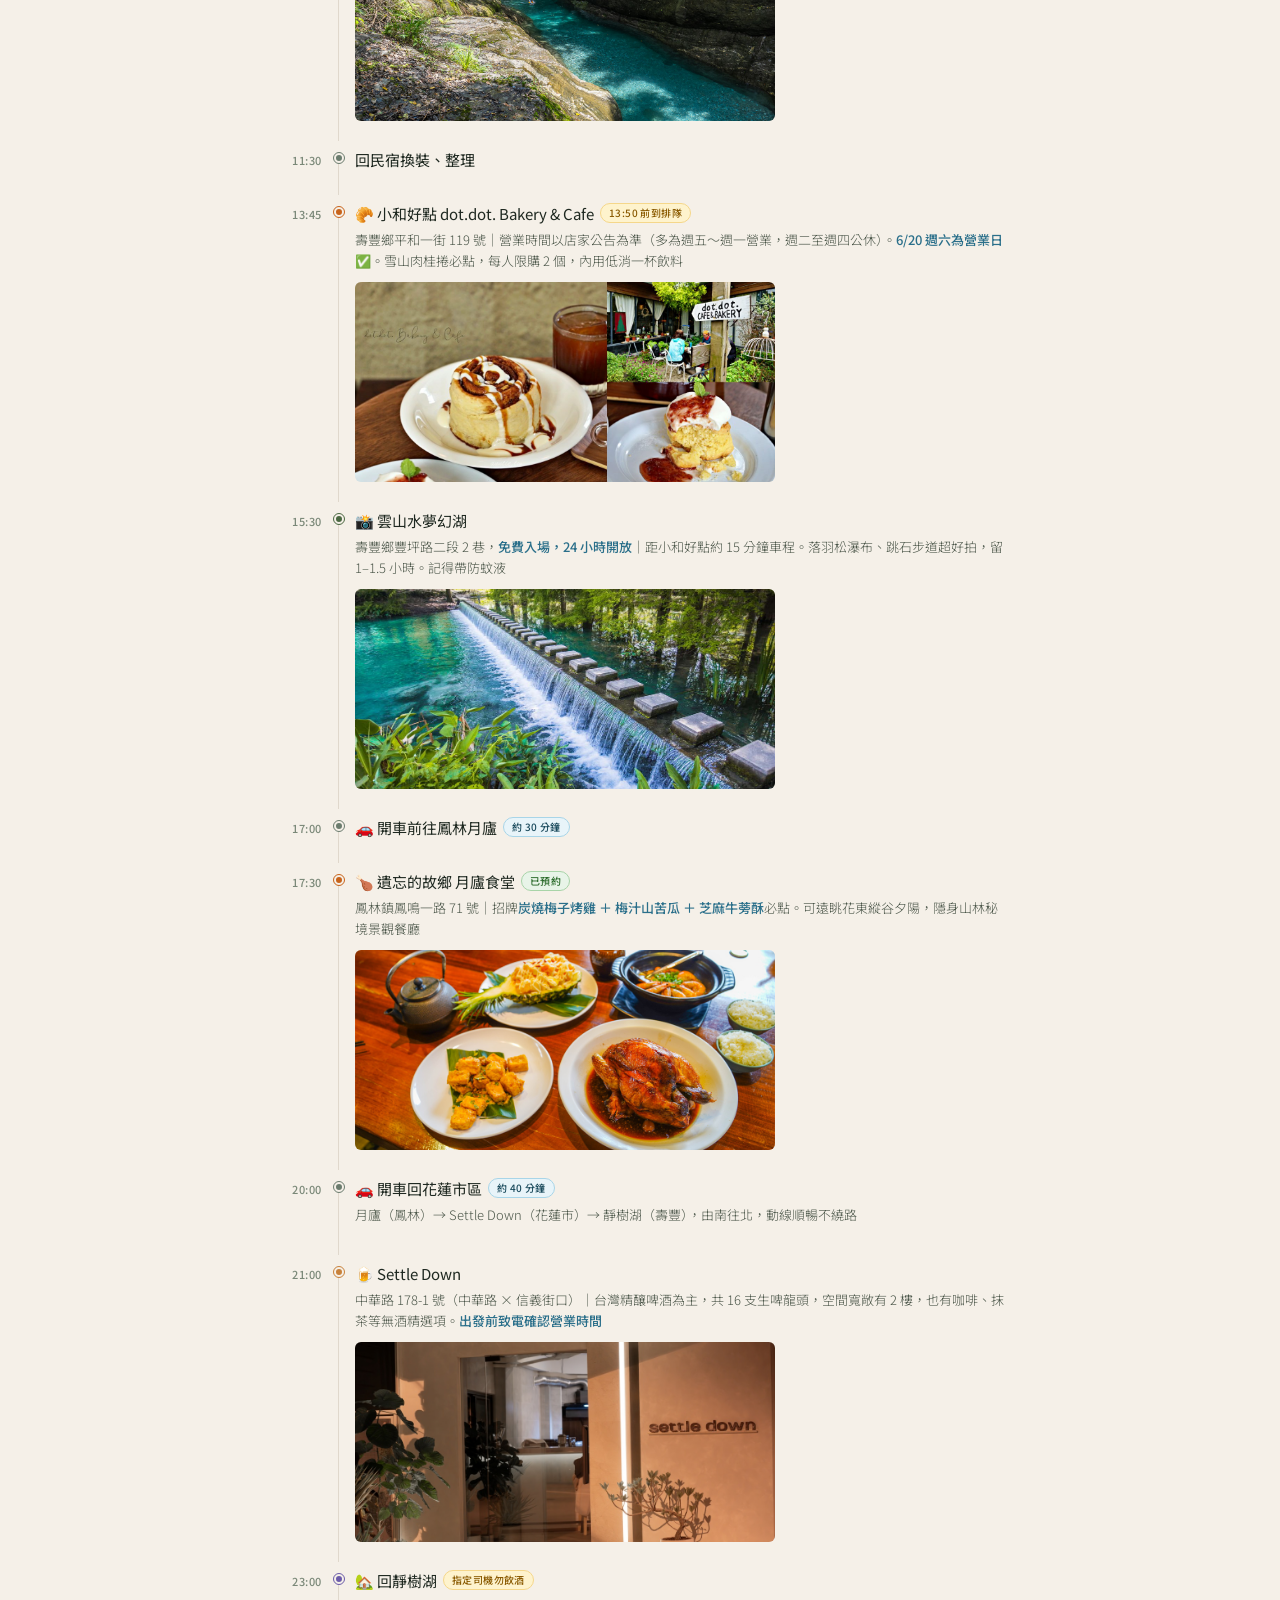
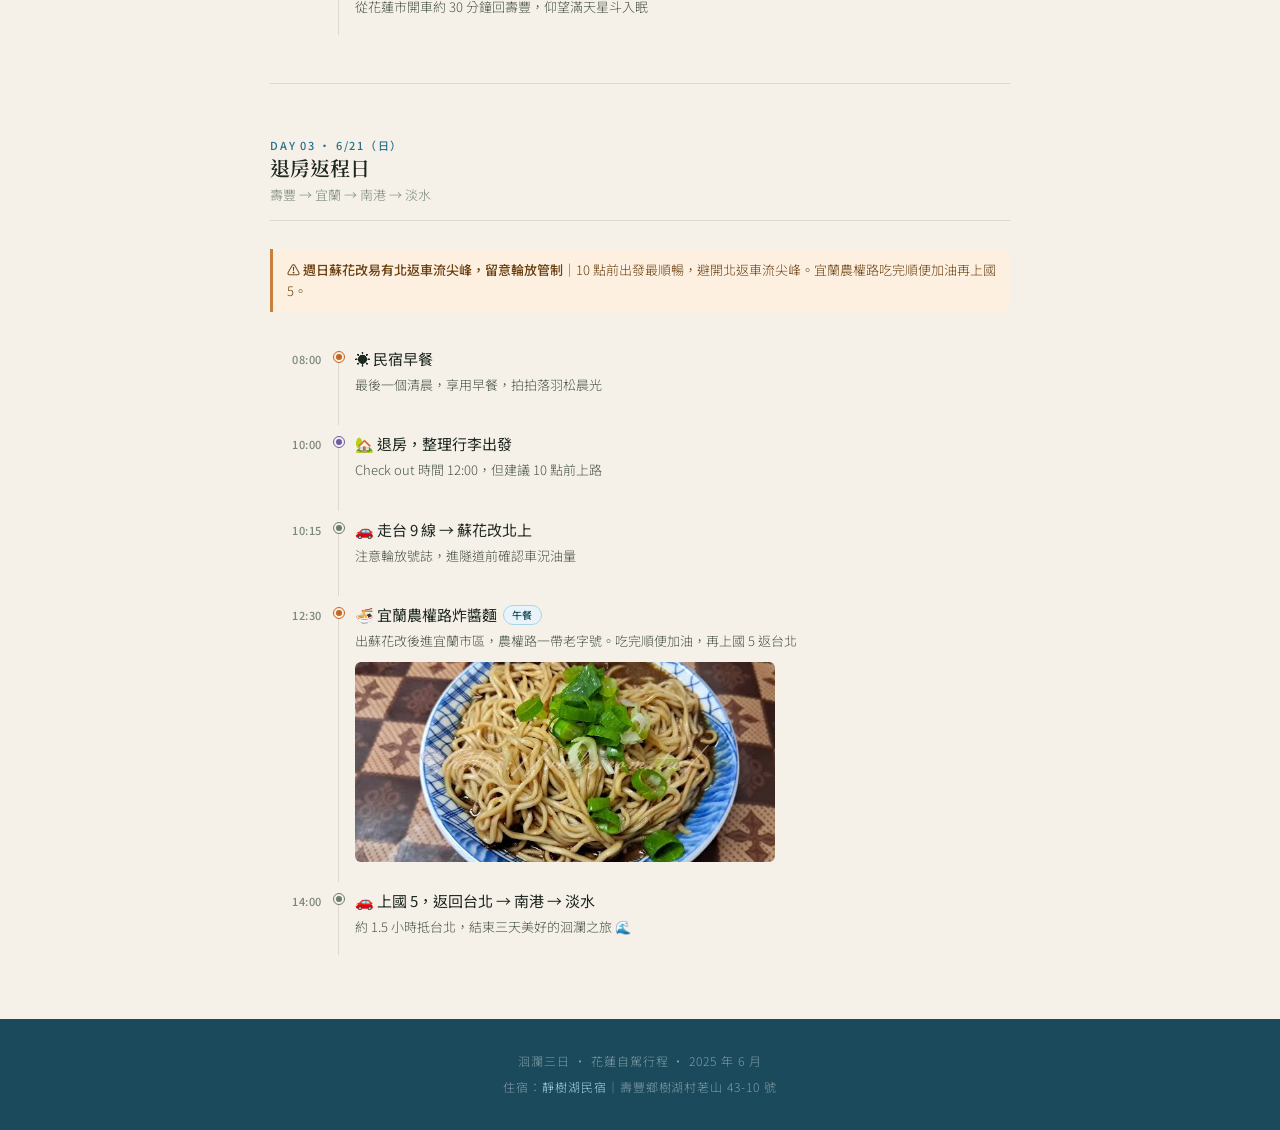
==== commit 35ac646b: "Update index.html" ====
--- a/index.html
+++ b/index.html
@@ -4,6 +4,7 @@
 <meta charset="UTF-8">
 <meta name="viewport" content="width=device-width, initial-scale=1.0">
 <title>洄瀾三日 ｜ 花蓮自駕 6/19–6/21</title>
+<!-- date labels corrected: 6/19(五) 6/20(六) 6/21(日) -->
 <link rel="preconnect" href="https://fonts.googleapis.com">
 <link rel="preconnect" href="https://fonts.gstatic.com" crossorigin>
 <link href="https://fonts.googleapis.com/css2?family=Noto+Serif+TC:wght@400;600&family=Noto+Sans+TC:wght@300;400;500&display=swap" rel="stylesheet">
@@ -282,7 +283,7 @@
 <section class="hero">
   <p class="hero-eyebrow">自駕旅遊 · 四人成行</p>
   <h1>洄瀾三日</h1>
-  <p class="hero-sub">2025年 6月 19日（四）— 6月 21日（六）</p>
+  <p class="hero-sub">2025年 6月 19日（五）— 6月 21日（日）</p>
   <div class="hero-tags">
     <span class="hero-tag">淡水出發</span>
     <span class="hero-tag">靜樹湖民宿</span>
@@ -311,7 +312,7 @@
   <section class="day-section" id="day1">
     <div class="day-header">
       <div>
-        <div class="day-num">Day 01 · 6/19（四）</div>
+        <div class="day-num">Day 01 · 6/19（五）</div>
         <div class="day-title">出發日</div>
         <div class="day-subtitle">淡水 → 南港 → 花蓮市 → 壽豐靜樹湖</div>
       </div>
@@ -415,7 +416,7 @@
       <div class="tl-line"><div class="tl-dot food"></div><div class="tl-connector"></div></div>
       <div class="tl-content">
         <div class="tl-label">🦨 胖嘟嘟臭豆腐 <span class="badge badge-info">宵夜順路</span></div>
-        <div class="tl-note">中山路 392 號｜16:30–23:00（週日～四），韭菜、皮蛋口味必試，植地結束後順路吃完再回靜樹湖</div>
+        <div class="tl-note">中山路 392 號｜16:30–23:00（週日～四），<span class="hl">週五六營業至凌晨1點</span>，6/19（五）不用太趕。韭菜、皮蛋口味必試，植地結束後順路吃完再回靜樹湖</div>
         <img class="tl-photo" src="images/stinky-tofu.jpg" alt="胖嘟嘟臭豆腐">
       </div>
     </div>
@@ -428,7 +429,7 @@
   <section class="day-section" id="day2">
     <div class="day-header">
       <div>
-        <div class="day-num">Day 02 · 6/20（五）</div>
+        <div class="day-num">Day 02 · 6/20（六）</div>
         <div class="day-title">壽豐玩水日</div>
         <div class="day-subtitle">白鮑溪 → 小和好點 → 雲山水 → 月廬食堂 → Settle Down</div>
       </div>
@@ -474,7 +475,7 @@
       <div class="tl-line"><div class="tl-dot food"></div><div class="tl-connector"></div></div>
       <div class="tl-content">
         <div class="tl-label">🥐 小和好點 dot.dot. Bakery & Cafe <span class="badge badge-warn">13:50 前到排隊</span></div>
-        <div class="tl-note">壽豐鄉平和一街 119 號｜14:00–18:00，<span class="hl">週三四公休，6/20 週五 ✅</span>。雪山肉桂捲必點，每人限購 2 個，內用低消一杯飲料</div>
+        <div class="tl-note">壽豐鄉平和一街 119 號｜營業時間以店家公告為準（多為週五～週一營業，週二至週四公休）。<span class="hl">6/20 週六為營業日 ✅</span>。雪山肉桂捲必點，每人限購 2 個，內用低消一杯飲料</div>
         <img class="tl-photo" src="images/dotdot-bakery.jpg" alt="小和好點肉桂捲">
       </div>
     </div>
@@ -549,14 +550,14 @@
   <section class="day-section" id="day3">
     <div class="day-header">
       <div>
-        <div class="day-num">Day 03 · 6/21（六）</div>
+        <div class="day-num">Day 03 · 6/21（日）</div>
         <div class="day-title">退房返程日</div>
         <div class="day-subtitle">壽豐 → 宜蘭 → 南港 → 淡水</div>
       </div>
     </div>
 
     <div class="alert">
-      <strong>⚠️ 週六蘇花改有輪放管制</strong>｜10 點前出發最順暢，避開北返車流尖峰。宜蘭農權路吃完順便加油再上國 5。
+      <strong>⚠️ 週日蘇花改易有北返車流尖峰，留意輪放管制</strong>｜10 點前出發最順暢，避開北返車流尖峰。宜蘭農權路吃完順便加油再上國 5。
     </div>
 
     <!-- 早餐 -->
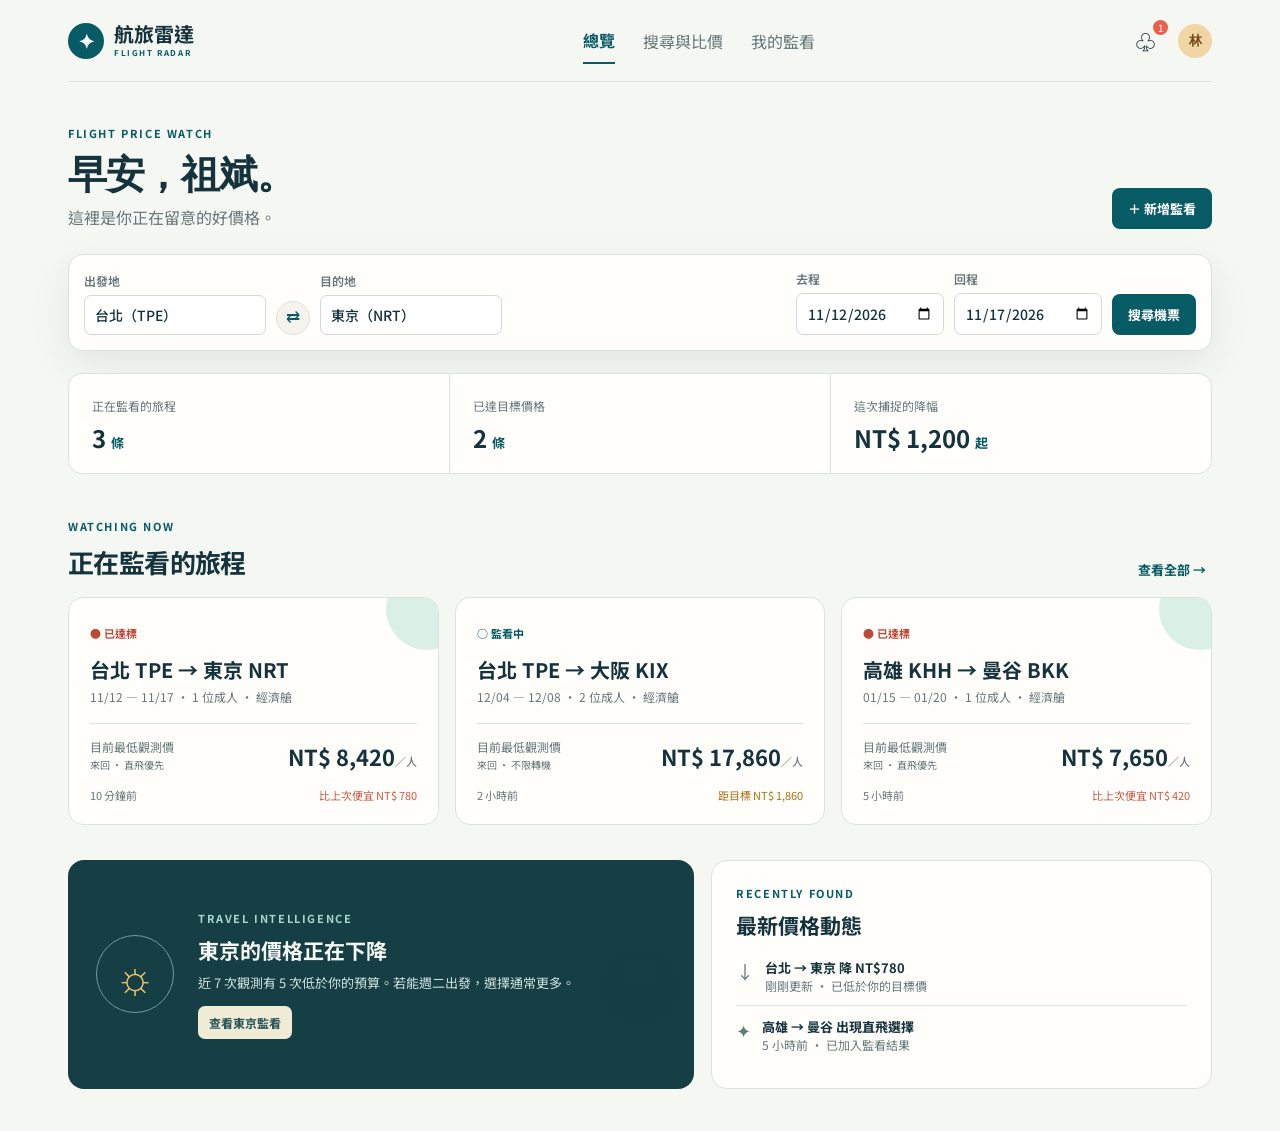
==== commit 5d5d8e4e: "Initial Flight Radar app" ====
--- a/index.html
+++ b/index.html
@@ -1,624 +1,61 @@
-<!DOCTYPE html>
-<html lang="zh-TW">
+<!doctype html>
+<html lang="zh-Hant">
 <head>
-<meta charset="UTF-8">
-<meta name="viewport" content="width=device-width, initial-scale=1.0">
-<title>洄瀾三日 ｜ 花蓮自駕 6/19–6/21</title>
-<!-- date labels corrected: 6/19(五) 6/20(六) 6/21(日) -->
-<link rel="preconnect" href="https://fonts.googleapis.com">
-<link rel="preconnect" href="https://fonts.gstatic.com" crossorigin>
-<link href="https://fonts.googleapis.com/css2?family=Noto+Serif+TC:wght@400;600&family=Noto+Sans+TC:wght@300;400;500&display=swap" rel="stylesheet">
-<style>
-  *, *::before, *::after { box-sizing: border-box; margin: 0; padding: 0; }
-  :root {
-    --ocean: #1a4a5c;
-    --ocean-mid: #2a6f8a;
-    --sky: #a8d5e8;
-    --sky-light: #e8f4f9;
-    --stone: #6b7c6e;
-    --moss: #4a6741;
-    --moss-light: #e8f0e5;
-    --sand: #f5f0e8;
-    --sand-dark: #e0d8cc;
-    --amber: #c8813a;
-    --amber-light: #fdf0e0;
-    --text-dark: #1e2820;
-    --text-mid: #4a5548;
-    --text-light: #7a8878;
-    --white: #ffffff;
-    --radius: 6px;
-  }
-  html { scroll-behavior: smooth; }
-  body {
-    font-family: 'Noto Sans TC', sans-serif;
-    font-weight: 300;
-    background: var(--sand);
-    color: var(--text-dark);
-    line-height: 1.7;
-  }
-
-  /* HERO */
-  .hero {
-    background: var(--ocean);
-    color: var(--white);
-    padding: 72px 24px 56px;
-    text-align: center;
-    position: relative;
-    overflow: hidden;
-  }
-  .hero::before {
-    content: '';
-    position: absolute;
-    inset: 0;
-    background: radial-gradient(ellipse 80% 60% at 50% 120%, rgba(42,111,138,0.55) 0%, transparent 70%);
-  }
-  .hero-eyebrow {
-    font-size: 11px;
-    font-weight: 500;
-    letter-spacing: 0.22em;
-    color: var(--sky);
-    text-transform: uppercase;
-    margin-bottom: 14px;
-    position: relative;
-  }
-  .hero h1 {
-    font-family: 'Noto Serif TC', serif;
-    font-size: clamp(34px, 6vw, 58px);
-    font-weight: 600;
-    line-height: 1.15;
-    margin-bottom: 14px;
-    position: relative;
-  }
-  .hero-sub {
-    font-size: 15px;
-    color: rgba(255,255,255,0.65);
-    letter-spacing: 0.08em;
-    position: relative;
-    margin-bottom: 36px;
-  }
-  .hero-tags {
-    display: flex;
-    justify-content: center;
-    flex-wrap: wrap;
-    gap: 10px;
-    position: relative;
-  }
-  .hero-tag {
-    background: rgba(255,255,255,0.1);
-    border: 1px solid rgba(255,255,255,0.22);
-    color: var(--sky);
-    font-size: 12px;
-    padding: 5px 14px;
-    border-radius: 20px;
-    letter-spacing: 0.05em;
-  }
-
-  /* NAV */
-  .day-nav {
-    position: sticky;
-    top: 0;
-    z-index: 100;
-    background: var(--ocean);
-    border-bottom: 1px solid rgba(255,255,255,0.1);
-    display: flex;
-    justify-content: center;
-  }
-  .day-nav a {
-    color: rgba(255,255,255,0.55);
-    text-decoration: none;
-    font-size: 13px;
-    padding: 12px 22px;
-    letter-spacing: 0.06em;
-    border-bottom: 2px solid transparent;
-    transition: color 0.2s, border-color 0.2s;
-  }
-  .day-nav a:hover { color: var(--white); border-bottom-color: var(--sky); }
-
-  /* LAYOUT */
-  .container { max-width: 780px; margin: 0 auto; padding: 0 20px; }
-
-  /* LEGEND */
-  .legend {
-    display: flex;
-    flex-wrap: wrap;
-    gap: 14px;
-    margin: 36px 0 0;
-    padding: 12px 16px;
-    background: var(--white);
-    border-radius: var(--radius);
-    border: 1px solid var(--sand-dark);
-  }
-  .legend-item { display: flex; align-items: center; gap: 7px; font-size: 12px; color: var(--text-mid); }
-  .legend-dot { width: 9px; height: 9px; border-radius: 50%; flex-shrink: 0; }
-
-  /* DAY SECTION */
-  .day-section { padding: 52px 0 0; }
-  .day-header {
-    display: flex;
-    align-items: baseline;
-    gap: 16px;
-    margin-bottom: 28px;
-    padding-bottom: 14px;
-    border-bottom: 1px solid var(--sand-dark);
-  }
-  .day-num {
-    font-size: 11px;
-    font-weight: 500;
-    letter-spacing: 0.16em;
-    color: var(--ocean-mid);
-    text-transform: uppercase;
-    white-space: nowrap;
-  }
-  .day-title {
-    font-family: 'Noto Serif TC', serif;
-    font-size: 20px;
-    font-weight: 600;
-    color: var(--text-dark);
-    line-height: 1.3;
-  }
-  .day-subtitle { font-size: 13px; color: var(--text-light); margin-top: 3px; }
-
-  /* ALERT */
-  .alert {
-    background: var(--amber-light);
-    border-left: 3px solid var(--amber);
-    border-radius: 0 var(--radius) var(--radius) 0;
-    padding: 10px 14px;
-    font-size: 13px;
-    color: #6b4010;
-    margin-bottom: 28px;
-    line-height: 1.65;
-  }
-  .alert strong { font-weight: 500; }
-
-  /* TIMELINE */
-  .tl-item {
-    display: grid;
-    grid-template-columns: 52px 1px 1fr;
-    gap: 0 16px;
-    margin-bottom: 0;
-  }
-  .tl-time {
-    font-size: 11px;
-    font-weight: 500;
-    color: var(--text-light);
-    letter-spacing: 0.05em;
-    padding-top: 14px;
-    text-align: right;
-    line-height: 1;
-  }
-  .tl-line { display: flex; flex-direction: column; align-items: center; }
-  .tl-dot {
-    width: 10px; height: 10px;
-    border-radius: 50%;
-    background: var(--sand-dark);
-    border: 2px solid var(--sand);
-    outline: 1.5px solid var(--sand-dark);
-    margin-top: 12px;
-    flex-shrink: 0;
-    z-index: 1;
-  }
-  .tl-dot.food      { background: #c8631a; outline-color: #c8631a; }
-  .tl-dot.activity  { background: var(--moss); outline-color: var(--moss); }
-  .tl-dot.hotel     { background: #6b5baa; outline-color: #6b5baa; }
-  .tl-dot.transport { background: var(--stone); outline-color: var(--stone); }
-  .tl-dot.bar       { background: var(--amber); outline-color: var(--amber); }
-  .tl-connector { width: 1px; flex: 1; background: var(--sand-dark); min-height: 16px; }
-  .tl-content { padding: 8px 0 20px; }
-  .tl-item:last-child .tl-content { padding-bottom: 8px; }
-
-  .tl-label {
-    font-size: 15px;
-    font-weight: 400;
-    color: var(--text-dark);
-    line-height: 1.4;
-    margin-bottom: 5px;
-    display: flex;
-    flex-wrap: wrap;
-    align-items: center;
-    gap: 6px;
-  }
-  .badge {
-    font-size: 10px;
-    font-weight: 500;
-    padding: 2px 8px;
-    border-radius: 10px;
-    letter-spacing: 0.04em;
-    white-space: nowrap;
-  }
-  .badge-warn   { background: #fef3cd; color: #8a5a00; border: 1px solid #f5d78a; }
-  .badge-ok     { background: var(--moss-light); color: var(--moss); border: 1px solid #c0d4bb; }
-  .badge-info   { background: var(--sky-light); color: var(--ocean); border: 1px solid var(--sky); }
-  .badge-booked { background: #e8f4e8; color: #2a6a2a; border: 1px solid #a8d4a8; }
-
-  .tl-note {
-    font-size: 13px;
-    color: var(--text-mid);
-    line-height: 1.65;
-    margin-bottom: 10px;
-  }
-  .tl-note .hl { color: var(--ocean-mid); font-weight: 500; }
-
-  /* PHOTO */
-  .tl-photo {
-    width: 100%;
-    max-width: 420px;
-    height: 200px;
-    object-fit: cover;
-    border-radius: var(--radius);
-    display: block;
-    background: var(--sand-dark);
-  }
-  .tl-photo-caption {
-    font-size: 11px;
-    color: var(--text-light);
-    margin-top: 5px;
-    letter-spacing: 0.03em;
-  }
-
-  /* DIVIDER */
-  .section-divider { border: none; border-top: 1px solid var(--sand-dark); margin: 0; }
-
-  /* FOOTER */
-  footer {
-    background: var(--ocean);
-    color: rgba(255,255,255,0.45);
-    text-align: center;
-    padding: 32px 24px;
-    font-size: 12px;
-    letter-spacing: 0.08em;
-    margin-top: 64px;
-  }
-  footer span { color: var(--sky); }
-
-  @media (max-width: 520px) {
-    .hero { padding: 48px 18px 36px; }
-    .day-nav a { padding: 11px 13px; font-size: 12px; }
-    .tl-photo { height: 160px; }
-  }
-</style>
+  <meta charset="UTF-8" />
+  <meta name="viewport" content="width=device-width, initial-scale=1.0" />
+  <meta name="theme-color" content="#075b65" />
+  <meta name="description" content="航旅雷達：個人機票價格監看工具" />
+  <title>航旅雷達｜機票價格監看</title>
+  <link rel="preconnect" href="https://fonts.googleapis.com" />
+  <link rel="preconnect" href="https://fonts.gstatic.com" crossorigin />
+  <link href="https://fonts.googleapis.com/css2?family=Noto+Sans+TC:wght@400;500;600;700&family=Playfair+Display:wght@600;700&display=swap" rel="stylesheet" />
+  <link rel="stylesheet" href="styles.css" />
 </head>
 <body>
+  <div class="app-shell">
+    <header class="topbar">
+      <a class="brand" href="#home" aria-label="航旅雷達首頁"><b>✦</b><span>航旅雷達<small>FLIGHT RADAR</small></span></a>
+      <nav class="desktop-nav" aria-label="主選單">
+        <button class="nav-link active" data-view="home">總覽</button>
+        <button class="nav-link" data-view="search">搜尋與比價</button>
+        <button class="nav-link" data-view="watchlist">我的監看</button>
+      </nav>
+      <div class="top-actions"><button class="notice" id="notificationButton" aria-label="查看通知">♧<i id="notificationBadge">1</i></button><button class="avatar" aria-label="帳號">林</button></div>
+    </header>
 
-<section class="hero">
-  <p class="hero-eyebrow">自駕旅遊 · 四人成行</p>
-  <h1>洄瀾三日</h1>
-  <p class="hero-sub">2025年 6月 19日（五）— 6月 21日（日）</p>
-  <div class="hero-tags">
-    <span class="hero-tag">淡水出發</span>
-    <span class="hero-tag">靜樹湖民宿</span>
-    <span class="hero-tag">美食 × 玩水 × 網美</span>
-    <span class="hero-tag">蘇花改自駕</span>
-  </div>
-</section>
+    <main>
+      <section class="view active" id="home">
+        <div class="dashboard-title"><div><p class="eyebrow">FLIGHT PRICE WATCH</p><h1>早安，祖斌。</h1><p>這裡是你正在留意的好價格。</p></div><button class="primary" id="newWatchHome">＋ 新增監看</button></div>
+        <div class="quick-search">
+          <div><label>出發地<input id="quickOrigin" value="台北（TPE）" /></label><button class="swap" id="swapQuick" aria-label="交換出發地與目的地">⇄</button><label>目的地<input id="quickDestination" value="東京（NRT）" /></label></div>
+          <div><label>去程<input id="quickDeparture" type="date" value="2026-11-12" /></label><label>回程<input id="quickReturn" type="date" value="2026-11-17" /></label><button class="primary" id="quickSearch">搜尋機票</button></div>
+        </div>
+        <div class="stats" id="stats"></div>
+        <div class="section-title"><div><p class="eyebrow">WATCHING NOW</p><h2>正在監看的旅程</h2></div><button class="quiet" data-view="watchlist">查看全部 →</button></div>
+        <div class="watch-grid" id="homeWatches"></div>
+        <div class="bottom-grid"><article class="insight"><div class="sun">☼</div><div><p class="eyebrow">TRAVEL INTELLIGENCE</p><h3>東京的價格正在下降</h3><p>近 7 次觀測有 5 次低於你的預算。若能週二出發，選擇通常更多。</p><button class="light-button" data-view="watchlist">查看東京監看</button></div></article><article class="activity"><p class="eyebrow">RECENTLY FOUND</p><h3>最新價格動態</h3><div id="activityList"></div></article></div>
+      </section>
 
-<nav class="day-nav">
-  <a href="#day1">Day 1 出發日</a>
-  <a href="#day2">Day 2 壽豐玩水</a>
-  <a href="#day3">Day 3 返程</a>
-</nav>
+      <section class="view" id="search">
+        <div class="page-title"><p class="eyebrow">FLIGHT SEARCH</p><h1>搜尋並比較航班</h1><p>先找到適合的航班，再前往熟悉的平台確認最終價格。</p></div>
+        <form id="searchForm" class="search-form">
+          <label>出發地<input id="origin" value="台北（TPE）" required /></label><button type="button" id="swapSearch" class="swap" aria-label="交換出發地與目的地">⇄</button><label>目的地<input id="destination" value="東京（NRT）" required /></label><label>去程<input id="departure" type="date" value="2026-11-12" required /></label><label>回程<input id="returnDate" type="date" value="2026-11-17" required /></label><label>旅客／艙等<select id="travellers"><option>1 位成人 · 經濟艙</option><option>2 位成人 · 經濟艙</option><option>1 位成人 · 豪華經濟艙</option></select></label><button class="primary" type="submit">搜尋</button>
+        </form>
+        <div class="results-top"><div><strong id="routeTitle">台北 → 東京</strong><span id="routeMeta">11/12 — 11/17 · 1 位成人</span></div><div class="chips"><button class="chip active">價格最低</button><button class="chip">直飛</button><button class="chip">含行李</button></div></div>
+        <div class="results-layout"><div class="offers" id="offers"></div><aside class="note"><b>ⓘ 報價說明</b><p>目前為介面示意資料。票價、稅金、行李與付款費用，請以導向平台的結帳頁為準。</p></aside></div>
+      </section>
 
-<div class="container">
-
-  <div class="legend">
-    <div class="legend-item"><span class="legend-dot" style="background:#c8631a"></span>美食</div>
-    <div class="legend-item"><span class="legend-dot" style="background:#4a6741"></span>景點活動</div>
-    <div class="legend-item"><span class="legend-dot" style="background:#c8813a"></span>小酒</div>
-    <div class="legend-item"><span class="legend-dot" style="background:#6b5baa"></span>住宿</div>
-    <div class="legend-item"><span class="legend-dot" style="background:#6b7c6e"></span>交通</div>
+      <section class="view" id="watchlist">
+        <div class="dashboard-title"><div><p class="eyebrow">PRICE WATCHES</p><h1>我的監看</h1><p>出現好價格時，讓雷達先告訴你。</p></div><button class="primary" id="newWatch">＋ 新增監看</button></div>
+        <div class="tabs"><button class="chip active" data-filter="all">全部 <span id="allCount"></span></button><button class="chip" data-filter="target">已達標 <span id="targetCount"></span></button><button class="chip" data-filter="watching">監看中 <span id="watchCount"></span></button></div>
+        <div class="watch-grid large" id="watchGrid"></div>
+      </section>
+    </main>
+    <nav class="mobile-nav"><button class="nav-link active" data-view="home">⌂<span>總覽</span></button><button class="nav-link" data-view="search">⌕<span>搜尋</span></button><button class="nav-link" data-view="watchlist">♡<span>監看</span></button></nav>
   </div>
 
-  <!-- ══ DAY 1 ══ -->
-  <section class="day-section" id="day1">
-    <div class="day-header">
-      <div>
-        <div class="day-num">Day 01 · 6/19（五）</div>
-        <div class="day-title">出發日</div>
-        <div class="day-subtitle">淡水 → 南港 → 花蓮市 → 壽豐靜樹湖</div>
-      </div>
-    </div>
-
-    <!-- 07:00 -->
-    <div class="tl-item">
-      <div class="tl-time">07:00</div>
-      <div class="tl-line"><div class="tl-dot transport"></div><div class="tl-connector"></div></div>
-      <div class="tl-content">
-        <div class="tl-label">從淡水出發</div>
-      </div>
-    </div>
-
-    <!-- 08:00 -->
-    <div class="tl-item">
-      <div class="tl-time">08:00</div>
-      <div class="tl-line"><div class="tl-dot transport"></div><div class="tl-connector"></div></div>
-      <div class="tl-content">
-        <div class="tl-label">南港高鐵站接朋友</div>
-      </div>
-    </div>
-
-    <!-- 11:30 -->
-    <div class="tl-item">
-      <div class="tl-time">11:30</div>
-      <div class="tl-line"><div class="tl-dot transport"></div><div class="tl-connector"></div></div>
-      <div class="tl-content">
-        <div class="tl-label">抵達花蓮市區 <span class="badge badge-info">蘇花改約 3.5 小時</span></div>
-      </div>
-    </div>
-
-    <!-- 定置漁場 -->
-    <div class="tl-item">
-      <div class="tl-time">11:45</div>
-      <div class="tl-line"><div class="tl-dot food"></div><div class="tl-connector"></div></div>
-      <div class="tl-content">
-        <div class="tl-label">🍜 定置漁場三代目 The Fishery <span class="badge badge-warn">先去領號碼牌</span></div>
-        <div class="tl-note">建國路 23 號｜11:45 開始登記，12:00 入座。<span class="hl">無法預約，現場候位</span>，限量供應早到早吃到。魚骨熬湯底，招牌柚子胡椒麵、七星潭炸魚必點</div>
-        <img class="tl-photo" src="images/fishery.jpg" alt="定置漁場三代目">
-      </div>
-    </div>
-
-    <!-- 找到了可頌 -->
-    <div class="tl-item">
-      <div class="tl-time">13:30</div>
-      <div class="tl-line"><div class="tl-dot food"></div><div class="tl-connector"></div></div>
-      <div class="tl-content">
-        <div class="tl-label">🥐 找到了可頌小売所 <span class="badge badge-warn">13:30 前到領號</span></div>
-        <div class="tl-note">菁華街 35 巷 1 弄 18 號｜14:00–17:30，週日一公休。吃完定置漁場步行約 12 分鐘，<span class="hl">每天限量約 240 個</span>，賣完為止</div>
-        <img class="tl-photo" src="images/croissant.jpg" alt="找到了可頌小売所">
-      </div>
-    </div>
-
-    <!-- 炸蛋蔥油餅 + 福建街香腸 -->
-    <div class="tl-item">
-      <div class="tl-time">14:30</div>
-      <div class="tl-line"><div class="tl-dot food"></div><div class="tl-connector"></div></div>
-      <div class="tl-content">
-        <div class="tl-label">🧅 炸蛋蔥油餅黃車 ＋ 🌭 福建街香腸</div>
-        <div class="tl-note">復興街 102 號（黃車）& 福建街 205 號（香腸）｜兩攤步行 3 分鐘，當下午點心一次解決。香腸 13:30–18:30，週二公休</div>
-        <img class="tl-photo" src="images/scallion-pancake.jpg" alt="炸蛋蔥油餅黃車">
-      </div>
-    </div>
-
-    <!-- 靜樹湖 check in -->
-    <div class="tl-item">
-      <div class="tl-time">15:00</div>
-      <div class="tl-line"><div class="tl-dot hotel"></div><div class="tl-connector"></div></div>
-      <div class="tl-content">
-        <div class="tl-label">🏡 前往靜樹湖 Check in</div>
-        <div class="tl-note">壽豐鄉樹湖村荖山 43-10 號｜從市區開車約 30 分鐘，Check in 16:00。清水模建築，落羽松湖畔</div>
-        <img class="tl-photo" src="images/jingshuhu.jpg" alt="靜樹湖民宿">
-      </div>
-    </div>
-
-    <!-- 獨木舟 -->
-    <div class="tl-item">
-      <div class="tl-time">17:00</div>
-      <div class="tl-line"><div class="tl-dot activity"></div><div class="tl-connector"></div></div>
-      <div class="tl-content">
-        <div class="tl-label">🛶 民宿獨木舟活動 <span class="badge badge-booked">民宿安排</span></div>
-        <div class="tl-note">落羽松湖畔划獨木舟約 1 小時，黃昏光線最美，記得帶相機拍湖面倒影</div>
-      </div>
-    </div>
-
-    <!-- 植地 -->
-    <div class="tl-item">
-      <div class="tl-time">19:00</div>
-      <div class="tl-line"><div class="tl-dot food"></div><div class="tl-connector"></div></div>
-      <div class="tl-content">
-        <div class="tl-label">🌿 植地 living room <span class="badge badge-booked">已訂位</span></div>
-        <div class="tl-note">介林六街 83 號｜季節蔬食料理，預約制。從壽豐開車約 20 分鐘，大量使用花蓮在地食材</div>
-        <img class="tl-photo" src="images/livingroom.jpg" alt="植地 living room">
-      </div>
-    </div>
-
-    <!-- 胖嘟嘟臭豆腐 -->
-    <div class="tl-item">
-      <div class="tl-time">21:00</div>
-      <div class="tl-line"><div class="tl-dot food"></div><div class="tl-connector"></div></div>
-      <div class="tl-content">
-        <div class="tl-label">🦨 胖嘟嘟臭豆腐 <span class="badge badge-info">宵夜順路</span></div>
-        <div class="tl-note">中山路 392 號｜16:30–23:00（週日～四），<span class="hl">週五六營業至凌晨1點</span>，6/19（五）不用太趕。韭菜、皮蛋口味必試，植地結束後順路吃完再回靜樹湖</div>
-        <img class="tl-photo" src="images/stinky-tofu.jpg" alt="胖嘟嘟臭豆腐">
-      </div>
-    </div>
-
-  </section>
-
-  <hr class="section-divider" style="margin-top: 48px;">
-
-  <!-- ══ DAY 2 ══ -->
-  <section class="day-section" id="day2">
-    <div class="day-header">
-      <div>
-        <div class="day-num">Day 02 · 6/20（六）</div>
-        <div class="day-title">壽豐玩水日</div>
-        <div class="day-subtitle">白鮑溪 → 小和好點 → 雲山水 → 月廬食堂 → Settle Down</div>
-      </div>
-    </div>
-
-    <div class="alert">
-      <strong>⚠️ 行前確認</strong>｜月廬食堂請提前電話訂位 <strong>03-876-2206</strong>，訂位時同步預訂梅子烤雞。Settle Down 出發前先致電確認當日營業時間。
-    </div>
-
-    <!-- 早餐 -->
-    <div class="tl-item">
-      <div class="tl-time">07:30</div>
-      <div class="tl-line"><div class="tl-dot food"></div><div class="tl-connector"></div></div>
-      <div class="tl-content">
-        <div class="tl-label">☀️ 民宿早餐</div>
-        <div class="tl-note">享用早餐，欣賞清晨山嵐與湖面倒影，拍一組晨光照</div>
-      </div>
-    </div>
-
-    <!-- 白鮑溪 -->
-    <div class="tl-item">
-      <div class="tl-time">09:00</div>
-      <div class="tl-line"><div class="tl-dot activity"></div><div class="tl-connector"></div></div>
-      <div class="tl-content">
-        <div class="tl-label">🏞 白鮑溪戲水 <span class="badge badge-ok">必玩</span></div>
-        <div class="tl-note">荖溪橋南側叉路進入，從民宿開車約 10 分鐘｜午後有陣雨，<span class="hl">早上來最佳</span>！記得帶換洗衣物、防蚊液、飲水（附近無超商）。溪水碧綠清澈，可撿豐田玉石</div>
-        <img class="tl-photo" src="images/baibao-creek.jpg" alt="白鮑溪戲水">
-      </div>
-    </div>
-
-    <!-- 換裝 -->
-    <div class="tl-item">
-      <div class="tl-time">11:30</div>
-      <div class="tl-line"><div class="tl-dot transport"></div><div class="tl-connector"></div></div>
-      <div class="tl-content">
-        <div class="tl-label">回民宿換裝、整理</div>
-      </div>
-    </div>
-
-    <!-- 小和好點 -->
-    <div class="tl-item">
-      <div class="tl-time">13:45</div>
-      <div class="tl-line"><div class="tl-dot food"></div><div class="tl-connector"></div></div>
-      <div class="tl-content">
-        <div class="tl-label">🥐 小和好點 dot.dot. Bakery & Cafe <span class="badge badge-warn">13:50 前到排隊</span></div>
-        <div class="tl-note">壽豐鄉平和一街 119 號｜營業時間以店家公告為準（多為週五～週一營業，週二至週四公休）。<span class="hl">6/20 週六為營業日 ✅</span>。雪山肉桂捲必點，每人限購 2 個，內用低消一杯飲料</div>
-        <img class="tl-photo" src="images/dotdot-bakery.jpg" alt="小和好點肉桂捲">
-      </div>
-    </div>
-
-    <!-- 雲山水 -->
-    <div class="tl-item">
-      <div class="tl-time">15:30</div>
-      <div class="tl-line"><div class="tl-dot activity"></div><div class="tl-connector"></div></div>
-      <div class="tl-content">
-        <div class="tl-label">📸 雲山水夢幻湖</div>
-        <div class="tl-note">壽豐鄉豐坪路二段 2 巷，<span class="hl">免費入場，24 小時開放</span>｜距小和好點約 15 分鐘車程。落羽松瀑布、跳石步道超好拍，留 1–1.5 小時。記得帶防蚊液</div>
-        <img class="tl-photo" src="images/yunshanshui.jpg" alt="雲山水夢幻湖">
-      </div>
-    </div>
-
-    <!-- 開車月廬 -->
-    <div class="tl-item">
-      <div class="tl-time">17:00</div>
-      <div class="tl-line"><div class="tl-dot transport"></div><div class="tl-connector"></div></div>
-      <div class="tl-content">
-        <div class="tl-label">🚗 開車前往鳳林月廬 <span class="badge badge-info">約 30 分鐘</span></div>
-      </div>
-    </div>
-
-    <!-- 月廬食堂 -->
-    <div class="tl-item">
-      <div class="tl-time">17:30</div>
-      <div class="tl-line"><div class="tl-dot food"></div><div class="tl-connector"></div></div>
-      <div class="tl-content">
-        <div class="tl-label">🍗 遺忘的故鄉 月廬食堂 <span class="badge badge-booked">已預約</span></div>
-        <div class="tl-note">鳳林鎮鳳鳴一路 71 號｜招牌<span class="hl">炭燒梅子烤雞 ＋ 梅汁山苦瓜 ＋ 芝麻牛蒡酥</span>必點。可遠眺花東縱谷夕陽，隱身山林秘境景觀餐廳</div>
-        <img class="tl-photo" src="images/yuelu.jpg" alt="月廬食堂梅子烤雞">
-      </div>
-    </div>
-
-    <!-- 開車回市區 -->
-    <div class="tl-item">
-      <div class="tl-time">20:00</div>
-      <div class="tl-line"><div class="tl-dot transport"></div><div class="tl-connector"></div></div>
-      <div class="tl-content">
-        <div class="tl-label">🚗 開車回花蓮市區 <span class="badge badge-info">約 40 分鐘</span></div>
-        <div class="tl-note">月廬（鳳林）→ Settle Down（花蓮市）→ 靜樹湖（壽豐），由南往北，動線順暢不繞路</div>
-      </div>
-    </div>
-
-    <!-- Settle Down -->
-    <div class="tl-item">
-      <div class="tl-time">21:00</div>
-      <div class="tl-line"><div class="tl-dot bar"></div><div class="tl-connector"></div></div>
-      <div class="tl-content">
-        <div class="tl-label">🍺 Settle Down</div>
-        <div class="tl-note">中華路 178-1 號（中華路 × 信義街口）｜台灣精釀啤酒為主，共 16 支生啤龍頭，空間寬敞有 2 樓，也有咖啡、抹茶等無酒精選項。<span class="hl">出發前致電確認營業時間</span></div>
-        <img class="tl-photo" src="images/settledown.jpg" alt="Settle Down 精釀啤酒吧">
-      </div>
-    </div>
-
-    <!-- 回民宿 -->
-    <div class="tl-item">
-      <div class="tl-time">23:00</div>
-      <div class="tl-line"><div class="tl-dot hotel"></div><div class="tl-connector"></div></div>
-      <div class="tl-content">
-        <div class="tl-label">🏡 回靜樹湖 <span class="badge badge-warn">指定司機勿飲酒</span></div>
-        <div class="tl-note">從花蓮市開車約 30 分鐘回壽豐，仰望滿天星斗入眠</div>
-      </div>
-    </div>
-
-  </section>
-
-  <hr class="section-divider" style="margin-top: 48px;">
-
-  <!-- ══ DAY 3 ══ -->
-  <section class="day-section" id="day3">
-    <div class="day-header">
-      <div>
-        <div class="day-num">Day 03 · 6/21（日）</div>
-        <div class="day-title">退房返程日</div>
-        <div class="day-subtitle">壽豐 → 宜蘭 → 南港 → 淡水</div>
-      </div>
-    </div>
-
-    <div class="alert">
-      <strong>⚠️ 週日蘇花改易有北返車流尖峰，留意輪放管制</strong>｜10 點前出發最順暢，避開北返車流尖峰。宜蘭農權路吃完順便加油再上國 5。
-    </div>
-
-    <!-- 早餐 -->
-    <div class="tl-item">
-      <div class="tl-time">08:00</div>
-      <div class="tl-line"><div class="tl-dot food"></div><div class="tl-connector"></div></div>
-      <div class="tl-content">
-        <div class="tl-label">☀️ 民宿早餐</div>
-        <div class="tl-note">最後一個清晨，享用早餐，拍拍落羽松晨光</div>
-      </div>
-    </div>
-
-    <!-- 退房 -->
-    <div class="tl-item">
-      <div class="tl-time">10:00</div>
-      <div class="tl-line"><div class="tl-dot hotel"></div><div class="tl-connector"></div></div>
-      <div class="tl-content">
-        <div class="tl-label">🏡 退房，整理行李出發</div>
-        <div class="tl-note">Check out 時間 12:00，但建議 10 點前上路</div>
-      </div>
-    </div>
-
-    <!-- 蘇花改 -->
-    <div class="tl-item">
-      <div class="tl-time">10:15</div>
-      <div class="tl-line"><div class="tl-dot transport"></div><div class="tl-connector"></div></div>
-      <div class="tl-content">
-        <div class="tl-label">🚗 走台 9 線 → 蘇花改北上</div>
-        <div class="tl-note">注意輪放號誌，進隧道前確認車況油量</div>
-      </div>
-    </div>
-
-    <!-- 農權路炸醬麵 -->
-    <div class="tl-item">
-      <div class="tl-time">12:30</div>
-      <div class="tl-line"><div class="tl-dot food"></div><div class="tl-connector"></div></div>
-      <div class="tl-content">
-        <div class="tl-label">🍜 宜蘭農權路炸醬麵 <span class="badge badge-info">午餐</span></div>
-        <div class="tl-note">出蘇花改後進宜蘭市區，農權路一帶老字號。吃完順便加油，再上國 5 返台北</div>
-        <img class="tl-photo" src="images/nongquan-noodles.jpg" alt="宜蘭農權路炸醬麵">
-      </div>
-    </div>
-
-    <!-- 返台北 -->
-    <div class="tl-item">
-      <div class="tl-time">14:00</div>
-      <div class="tl-line"><div class="tl-dot transport"></div><div class="tl-connector"></div></div>
-      <div class="tl-content">
-        <div class="tl-label">🚗 上國 5，返回台北 → 南港 → 淡水</div>
-        <div class="tl-note">約 1.5 小時抵台北，結束三天美好的洄瀾之旅 🌊</div>
-      </div>
-    </div>
-
-  </section>
-
-</div>
-
-<footer>
-  <p>洄瀾三日 · 花蓮自駕行程 · 2025 年 6 月</p>
-  <p style="margin-top:6px;">住宿：<span>靜樹湖民宿</span>｜壽豐鄉樹湖村荖山 43-10 號</p>
-</footer>
-
+  <dialog id="watchDialog"><form id="watchForm"><button type="button" class="close" id="closeDialog" aria-label="關閉">×</button><p class="eyebrow">NEW PRICE WATCH</p><h2>建立價格監看</h2><p class="dialog-copy">當票價低於你的預算，就會出現在通知中心。</p><div class="form-grid"><label>出發地<input id="watchOrigin" value="台北（TPE）" required /></label><label>目的地<input id="watchDestination" placeholder="例如：大阪（KIX）" required /></label><label>去程<input id="watchDeparture" type="date" value="2026-12-04" required /></label><label>回程<input id="watchReturn" type="date" value="2026-12-08" required /></label><label>目標總價（TWD）<input id="watchTarget" type="number" min="1" value="9000" required /></label><label>偏好<select id="watchDirect"><option>不限轉機</option><option>只看直飛</option></select></label></div><label class="check"><input type="checkbox" checked /> 降到目標價時通知我</label><button class="primary full" type="submit">開始監看</button></form></dialog>
+  <div class="toast" id="toast" role="status"></div>
+  <script src="app.js"></script>
 </body>
 </html>
--- a/styles.css
+++ b/styles.css
@@ -0,0 +1 @@
+:root{--ink:#14333d;--muted:#65777b;--line:#dbe3dd;--paper:#f5f7f2;--surface:#fffefa;--teal:#075b65;--deep:#153f45;--mint:#daf0e7;--coral:#e7604b;--gold:#f1c767;--shadow:0 14px 38px rgba(17,55,61,.08)}*{box-sizing:border-box}body{margin:0;background:var(--paper);color:var(--ink);font-family:"Noto Sans TC",sans-serif;font-size:16px}.app-shell{max-width:1200px;padding:0 28px 42px;margin:auto}.topbar{height:82px;display:flex;justify-content:space-between;align-items:center;border-bottom:1px solid var(--line)}.brand{color:var(--ink);text-decoration:none;display:flex;gap:10px;align-items:center;font-size:20px;font-weight:700;line-height:1}.brand b{width:36px;height:36px;border-radius:50%;background:var(--teal);color:#fff;display:grid;place-items:center}.brand small{font-size:8px;display:block;letter-spacing:1.6px;color:var(--teal);margin-top:5px}.desktop-nav{display:flex;gap:28px;margin-left:75px}.nav-link,.quiet,.chip,.notice,.light-button{font:inherit;border:0;background:none;color:var(--muted);cursor:pointer}.nav-link{padding:10px 0}.nav-link.active{color:var(--teal);font-weight:700;border-bottom:2px solid var(--teal)}.top-actions{display:flex;align-items:center;gap:16px}.notice{position:relative;font-size:21px;color:var(--ink)}.notice i{position:absolute;right:-6px;top:-5px;font-style:normal;width:15px;height:15px;border-radius:50%;display:grid;place-items:center;background:var(--coral);color:#fff;font-size:10px}.avatar{width:34px;height:34px;border:0;border-radius:50%;background:#f1d5a4;color:#714916;font-weight:700}.dashboard-title,.section-title{display:flex;justify-content:space-between;align-items:end}.dashboard-title{margin:43px 0 25px}.eyebrow{font-size:11px;letter-spacing:1.6px;font-weight:700;color:var(--teal);margin:0 0 9px}.dashboard-title h1,.page-title h1{font:700 39px/1.15 "Playfair Display",serif;letter-spacing:-1.3px;margin:0}.dashboard-title p:not(.eyebrow),.page-title p:not(.eyebrow){color:var(--muted);margin:10px 0 0}.primary{border:0;border-radius:8px;background:var(--teal);color:#fff;font:700 13px "Noto Sans TC";padding:11px 16px;cursor:pointer;white-space:nowrap}.primary:hover{background:#064850}.quick-search,.search-form{padding:15px;background:var(--surface);border:1px solid var(--line);border-radius:15px;box-shadow:var(--shadow)}.quick-search{display:flex;justify-content:space-between;gap:24px}.quick-search>div{display:flex;align-items:end;gap:10px}.quick-search label{min-width:135px}.quick-search label:nth-child(2){min-width:145px}label{font-size:12px;color:var(--muted);font-weight:600;display:block}input,select{font:500 14px "Noto Sans TC";color:var(--ink);display:block;width:100%;border:1px solid #d1dbd5;background:#fff;border-radius:7px;padding:9px 10px;margin-top:6px}.swap{background:#f4f4ed;border:1px solid var(--line);width:34px;height:34px;border-radius:50%;font-size:17px;color:var(--teal);cursor:pointer}.stats{display:grid;grid-template-columns:repeat(3,1fr);gap:1px;background:var(--line);overflow:hidden;border:1px solid var(--line);border-radius:14px;margin:22px 0 44px}.stat{padding:18px 23px;background:var(--surface)}.stat span{color:var(--muted);font-size:12px}.stat strong{display:block;font-size:24px;margin-top:4px}.stat small{font-size:13px;color:var(--teal)}.section-title{margin-bottom:17px}.section-title h2{font-size:26px;margin:0;letter-spacing:-.6px}.quiet{color:var(--teal);font-weight:700;font-size:13px}.watch-grid{display:grid;grid-template-columns:repeat(3,1fr);gap:16px}.watch-card{background:var(--surface);border:1px solid var(--line);border-radius:15px;padding:21px;position:relative;overflow:hidden}.watch-card.reached:after{content:"";width:82px;height:82px;border-radius:50%;background:var(--mint);position:absolute;right:-30px;top:-30px}.status{font-size:11px;font-weight:700;color:var(--teal);position:relative;z-index:1}.status.reached{color:#bd4938}.watch-card h3{font-size:20px;margin:12px 0 4px}.watch-card .meta{font-size:12px;color:var(--muted);margin:0}.fare{display:flex;justify-content:space-between;align-items:end;border-top:1px solid var(--line);margin-top:18px;padding-top:14px}.fare span{font-size:12px;color:var(--muted)}.fare span small{font-size:10px}.fare strong{font-size:22px}.fare strong small{font-size:11px;font-weight:500;color:var(--muted)}.card-foot{margin-top:15px;display:flex;justify-content:space-between;color:var(--muted);font-size:11px}.down{color:#ce5945}.up{color:#a87515}.bottom-grid{display:grid;grid-template-columns:1.25fr 1fr;gap:17px;margin-top:35px}.insight{display:flex;gap:24px;align-items:center;border-radius:16px;background:var(--deep);padding:26px 28px;color:#f7f9f5}.insight .eyebrow{color:#a8d7ca}.insight h3,.activity h3{font-size:21px;margin:0 0 7px}.insight p:not(.eyebrow){color:#d3e1dd;line-height:1.65;font-size:13px;margin:0 0 13px}.sun{width:78px;height:78px;display:grid;place-items:center;border:1px solid #719c9b;border-radius:50%;font:45px "Playfair Display";color:var(--gold);flex:none}.light-button{border-radius:7px;background:#f0ebd5;color:#255359;font-weight:700;font-size:12px;padding:8px 11px}.activity{border:1px solid var(--line);background:var(--surface);border-radius:16px;padding:24px}.activity-row{display:flex;gap:11px;border-top:1px solid var(--line);padding:11px 0;font-size:12px}.activity-row:first-of-type{border-top:0}.activity-row b{display:block;font-size:13px}.activity-row span{color:var(--muted)}.activity-mark{font-size:18px;color:var(--coral)}.view{display:none}.view.active{display:block}.page-title{margin:44px 0 25px}.search-form{display:grid;grid-template-columns:1fr 34px 1fr 1fr 1fr 1.2fr auto;gap:9px;align-items:end}.results-top{display:flex;justify-content:space-between;align-items:center;margin:30px 0 16px}.results-top strong{display:block;font-size:20px}.results-top span{color:var(--muted);font-size:12px}.chips,.tabs{display:flex;gap:7px}.chip{border:1px solid var(--line);padding:7px 11px;border-radius:20px;font-size:12px}.chip.active{color:var(--teal);font-weight:700;border-color:var(--teal);background:#e6f3ed}.results-layout{display:grid;grid-template-columns:1fr 235px;gap:17px}.offers{display:flex;flex-direction:column;gap:11px}.offer{display:grid;grid-template-columns:115px 1fr 130px;gap:15px;align-items:center;background:var(--surface);border:1px solid var(--line);border-radius:13px;padding:17px}.provider{font-size:14px;font-weight:700}.provider small,.offer-meta{font-size:11px;color:var(--muted);font-weight:400}.provider small{display:block;margin-top:4px}.flight{display:flex;align-items:center;gap:11px}.flight b{font-size:15px}.line{height:1px;flex:1;background:#bdc8c3;position:relative}.line:after{content:"";width:5px;height:5px;background:var(--teal);border-radius:50%;position:absolute;left:50%;top:-2px}.flight span{font-size:11px;color:var(--muted)}.offer-meta{margin:7px 0 0}.offer-price{text-align:right}.offer-price strong{font-size:20px}.offer-price small{display:block;color:var(--muted);font-size:10px;margin:3px 0 8px}.book{background:transparent;color:var(--teal);border:1px solid var(--teal);border-radius:6px;padding:7px 9px;font:600 11px "Noto Sans TC";cursor:pointer}.note{background:#eaf4ef;border-radius:12px;padding:17px;color:#456064;font-size:12px;line-height:1.7;height:max-content}.note p{margin:7px 0 0}.tabs{margin-bottom:20px}.large{grid-template-columns:repeat(3,1fr)}dialog{border:0;border-radius:17px;padding:0;width:min(540px,calc(100% - 30px));box-shadow:0 20px 80px rgba(0,0,0,.25)}dialog::backdrop{background:rgba(15,43,47,.45)}dialog form{padding:32px;position:relative}dialog h2{margin:0;font-size:25px}.close{position:absolute;right:14px;top:10px;background:none;border:0;color:var(--muted);font-size:27px;cursor:pointer}.dialog-copy{color:var(--muted);font-size:13px}.form-grid{display:grid;grid-template-columns:1fr 1fr;gap:14px}.check{margin:18px 0;color:var(--ink);font-size:13px;display:flex;gap:8px;align-items:center}.check input{width:auto;margin:0}.full{width:100%}.toast{position:fixed;z-index:5;left:50%;bottom:25px;transform:translate(-50%,110px);transition:.25s;background:var(--deep);color:white;padding:12px 17px;border-radius:8px;box-shadow:var(--shadow);font-size:13px}.toast.show{transform:translate(-50%,0)}.mobile-nav{display:none}@media(max-width:850px){.app-shell{padding:0 16px 82px}.topbar{height:68px}.desktop-nav{display:none}.dashboard-title{margin:33px 0 20px}.dashboard-title h1,.page-title h1{font-size:34px}.quick-search,.bottom-grid,.watch-grid,.watch-grid.large{grid-template-columns:1fr}.quick-search{display:grid}.quick-search>div{display:grid;grid-template-columns:1fr 34px 1fr}.quick-search>div:nth-child(2){grid-template-columns:1fr 1fr}.quick-search>div:nth-child(2) .primary{grid-column:span 2}.stats{margin-bottom:34px}.stat{padding:14px 17px}.stat strong{font-size:20px}.bottom-grid{margin-top:22px}.search-form{grid-template-columns:1fr 34px 1fr}.search-form label:nth-of-type(3),.search-form label:nth-of-type(4),.search-form label:nth-of-type(5),.search-form .primary{grid-column:span 3}.results-top{flex-direction:column;align-items:start;gap:11px}.results-layout{grid-template-columns:1fr}.note{display:none}.offer{grid-template-columns:1fr;gap:10px}.offer-price{text-align:left;display:flex;align-items:center;gap:9px}.offer-price small{display:none}.mobile-nav{display:flex;justify-content:space-around;position:fixed;bottom:0;left:0;right:0;height:64px;background:var(--surface);border-top:1px solid var(--line);z-index:4}.mobile-nav .nav-link{display:flex;flex-direction:column;align-items:center;font-size:20px;border:0;padding:7px 18px}.mobile-nav .nav-link span{font-size:10px;margin-top:3px}.form-grid{grid-template-columns:1fr}}@media(max-width:500px){.quick-search>div:first-child{grid-template-columns:1fr 34px 1fr}.quick-search label{min-width:0!important}.insight{padding:22px}.sun{display:none}.dashboard-title{align-items:start;gap:14px}.dashboard-title .primary{margin-top:8px}.chips{overflow:auto;max-width:100%}.chip{white-space:nowrap}}
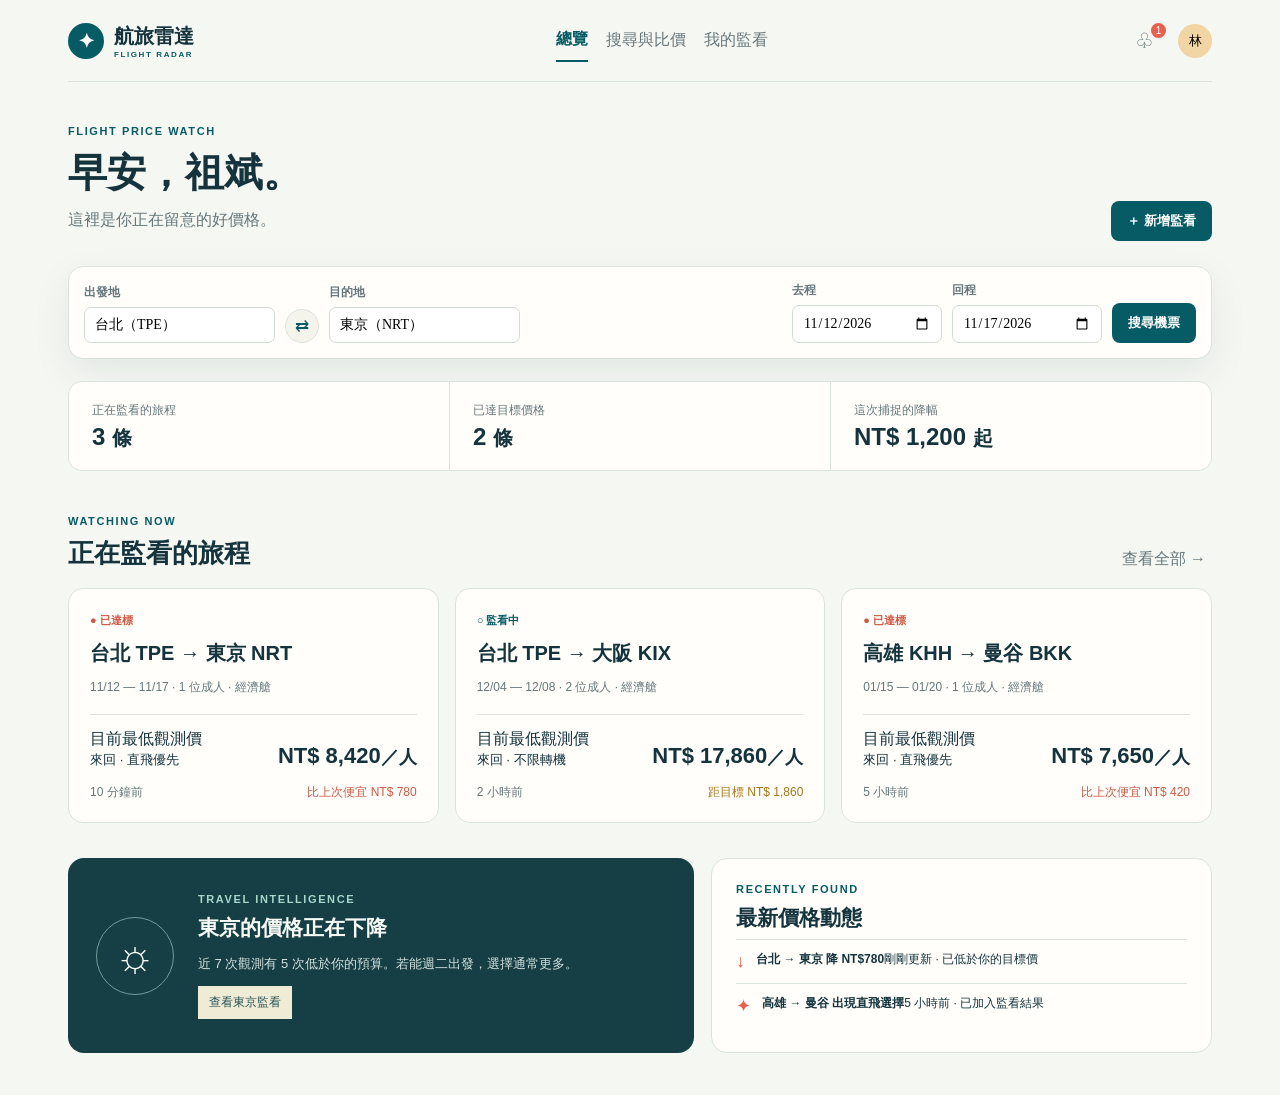
==== commit fdaa0da3: "Replace homepage with Flight Radar" ====
--- a/index.html
+++ b/index.html
@@ -2,60 +2,10 @@
 <html lang="zh-Hant">
 <head>
   <meta charset="UTF-8" />
+  <meta http-equiv="refresh" content="0; url=./flight-radar/" />
   <meta name="viewport" content="width=device-width, initial-scale=1.0" />
-  <meta name="theme-color" content="#075b65" />
-  <meta name="description" content="航旅雷達：個人機票價格監看工具" />
-  <title>航旅雷達｜機票價格監看</title>
-  <link rel="preconnect" href="https://fonts.googleapis.com" />
-  <link rel="preconnect" href="https://fonts.gstatic.com" crossorigin />
-  <link href="https://fonts.googleapis.com/css2?family=Noto+Sans+TC:wght@400;500;600;700&family=Playfair+Display:wght@600;700&display=swap" rel="stylesheet" />
-  <link rel="stylesheet" href="styles.css" />
+  <title>航旅雷達</title>
+  <style>body{margin:0;min-height:100vh;display:grid;place-items:center;background:#f5f7f2;color:#14333d;font:16px system-ui,sans-serif}a{color:#075b65;font-weight:700}</style>
 </head>
-<body>
-  <div class="app-shell">
-    <header class="topbar">
-      <a class="brand" href="#home" aria-label="航旅雷達首頁"><b>✦</b><span>航旅雷達<small>FLIGHT RADAR</small></span></a>
-      <nav class="desktop-nav" aria-label="主選單">
-        <button class="nav-link active" data-view="home">總覽</button>
-        <button class="nav-link" data-view="search">搜尋與比價</button>
-        <button class="nav-link" data-view="watchlist">我的監看</button>
-      </nav>
-      <div class="top-actions"><button class="notice" id="notificationButton" aria-label="查看通知">♧<i id="notificationBadge">1</i></button><button class="avatar" aria-label="帳號">林</button></div>
-    </header>
-
-    <main>
-      <section class="view active" id="home">
-        <div class="dashboard-title"><div><p class="eyebrow">FLIGHT PRICE WATCH</p><h1>早安，祖斌。</h1><p>這裡是你正在留意的好價格。</p></div><button class="primary" id="newWatchHome">＋ 新增監看</button></div>
-        <div class="quick-search">
-          <div><label>出發地<input id="quickOrigin" value="台北（TPE）" /></label><button class="swap" id="swapQuick" aria-label="交換出發地與目的地">⇄</button><label>目的地<input id="quickDestination" value="東京（NRT）" /></label></div>
-          <div><label>去程<input id="quickDeparture" type="date" value="2026-11-12" /></label><label>回程<input id="quickReturn" type="date" value="2026-11-17" /></label><button class="primary" id="quickSearch">搜尋機票</button></div>
-        </div>
-        <div class="stats" id="stats"></div>
-        <div class="section-title"><div><p class="eyebrow">WATCHING NOW</p><h2>正在監看的旅程</h2></div><button class="quiet" data-view="watchlist">查看全部 →</button></div>
-        <div class="watch-grid" id="homeWatches"></div>
-        <div class="bottom-grid"><article class="insight"><div class="sun">☼</div><div><p class="eyebrow">TRAVEL INTELLIGENCE</p><h3>東京的價格正在下降</h3><p>近 7 次觀測有 5 次低於你的預算。若能週二出發，選擇通常更多。</p><button class="light-button" data-view="watchlist">查看東京監看</button></div></article><article class="activity"><p class="eyebrow">RECENTLY FOUND</p><h3>最新價格動態</h3><div id="activityList"></div></article></div>
-      </section>
-
-      <section class="view" id="search">
-        <div class="page-title"><p class="eyebrow">FLIGHT SEARCH</p><h1>搜尋並比較航班</h1><p>先找到適合的航班，再前往熟悉的平台確認最終價格。</p></div>
-        <form id="searchForm" class="search-form">
-          <label>出發地<input id="origin" value="台北（TPE）" required /></label><button type="button" id="swapSearch" class="swap" aria-label="交換出發地與目的地">⇄</button><label>目的地<input id="destination" value="東京（NRT）" required /></label><label>去程<input id="departure" type="date" value="2026-11-12" required /></label><label>回程<input id="returnDate" type="date" value="2026-11-17" required /></label><label>旅客／艙等<select id="travellers"><option>1 位成人 · 經濟艙</option><option>2 位成人 · 經濟艙</option><option>1 位成人 · 豪華經濟艙</option></select></label><button class="primary" type="submit">搜尋</button>
-        </form>
-        <div class="results-top"><div><strong id="routeTitle">台北 → 東京</strong><span id="routeMeta">11/12 — 11/17 · 1 位成人</span></div><div class="chips"><button class="chip active">價格最低</button><button class="chip">直飛</button><button class="chip">含行李</button></div></div>
-        <div class="results-layout"><div class="offers" id="offers"></div><aside class="note"><b>ⓘ 報價說明</b><p>目前為介面示意資料。票價、稅金、行李與付款費用，請以導向平台的結帳頁為準。</p></aside></div>
-      </section>
-
-      <section class="view" id="watchlist">
-        <div class="dashboard-title"><div><p class="eyebrow">PRICE WATCHES</p><h1>我的監看</h1><p>出現好價格時，讓雷達先告訴你。</p></div><button class="primary" id="newWatch">＋ 新增監看</button></div>
-        <div class="tabs"><button class="chip active" data-filter="all">全部 <span id="allCount"></span></button><button class="chip" data-filter="target">已達標 <span id="targetCount"></span></button><button class="chip" data-filter="watching">監看中 <span id="watchCount"></span></button></div>
-        <div class="watch-grid large" id="watchGrid"></div>
-      </section>
-    </main>
-    <nav class="mobile-nav"><button class="nav-link active" data-view="home">⌂<span>總覽</span></button><button class="nav-link" data-view="search">⌕<span>搜尋</span></button><button class="nav-link" data-view="watchlist">♡<span>監看</span></button></nav>
-  </div>
-
-  <dialog id="watchDialog"><form id="watchForm"><button type="button" class="close" id="closeDialog" aria-label="關閉">×</button><p class="eyebrow">NEW PRICE WATCH</p><h2>建立價格監看</h2><p class="dialog-copy">當票價低於你的預算，就會出現在通知中心。</p><div class="form-grid"><label>出發地<input id="watchOrigin" value="台北（TPE）" required /></label><label>目的地<input id="watchDestination" placeholder="例如：大阪（KIX）" required /></label><label>去程<input id="watchDeparture" type="date" value="2026-12-04" required /></label><label>回程<input id="watchReturn" type="date" value="2026-12-08" required /></label><label>目標總價（TWD）<input id="watchTarget" type="number" min="1" value="9000" required /></label><label>偏好<select id="watchDirect"><option>不限轉機</option><option>只看直飛</option></select></label></div><label class="check"><input type="checkbox" checked /> 降到目標價時通知我</label><button class="primary full" type="submit">開始監看</button></form></dialog>
-  <div class="toast" id="toast" role="status"></div>
-  <script src="app.js"></script>
-</body>
+<body><p>正在開啟航旅雷達… <a href="./flight-radar/">若未自動跳轉，請點此開啟</a></p></body>
 </html>
